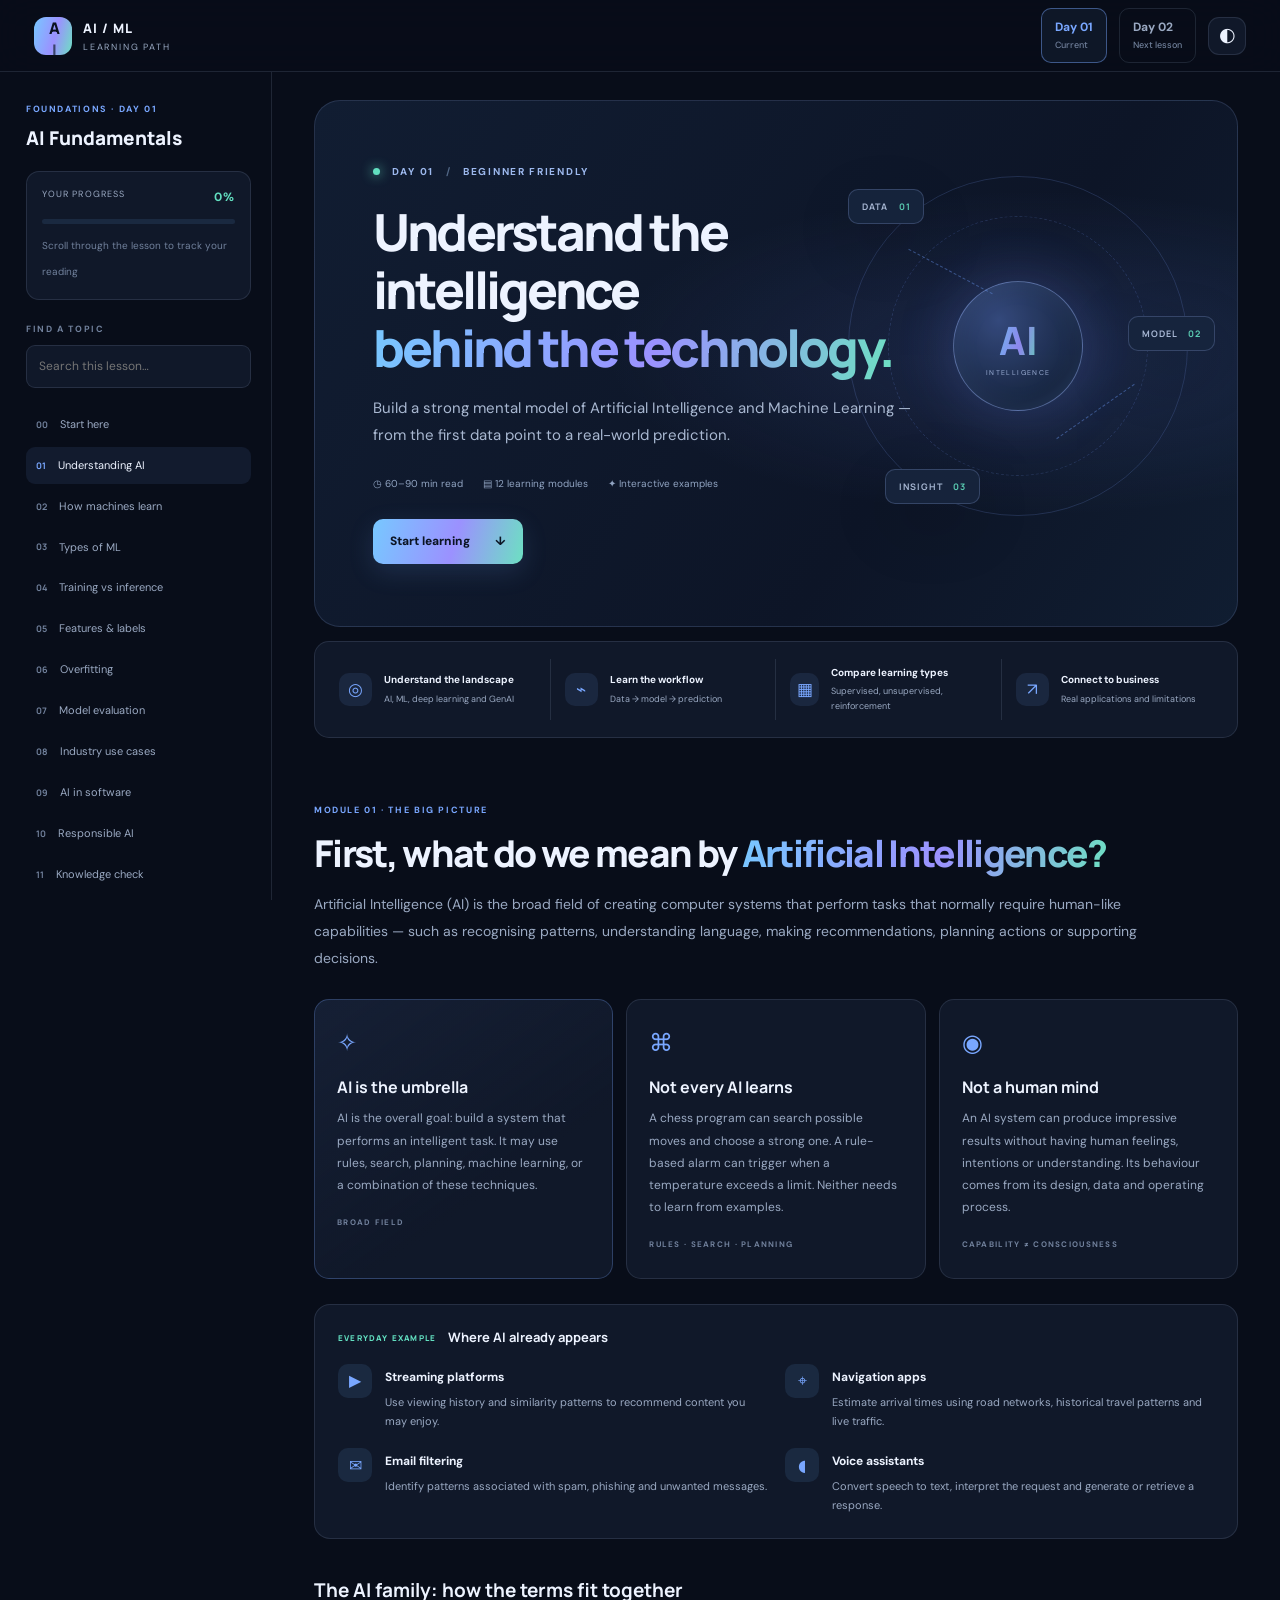
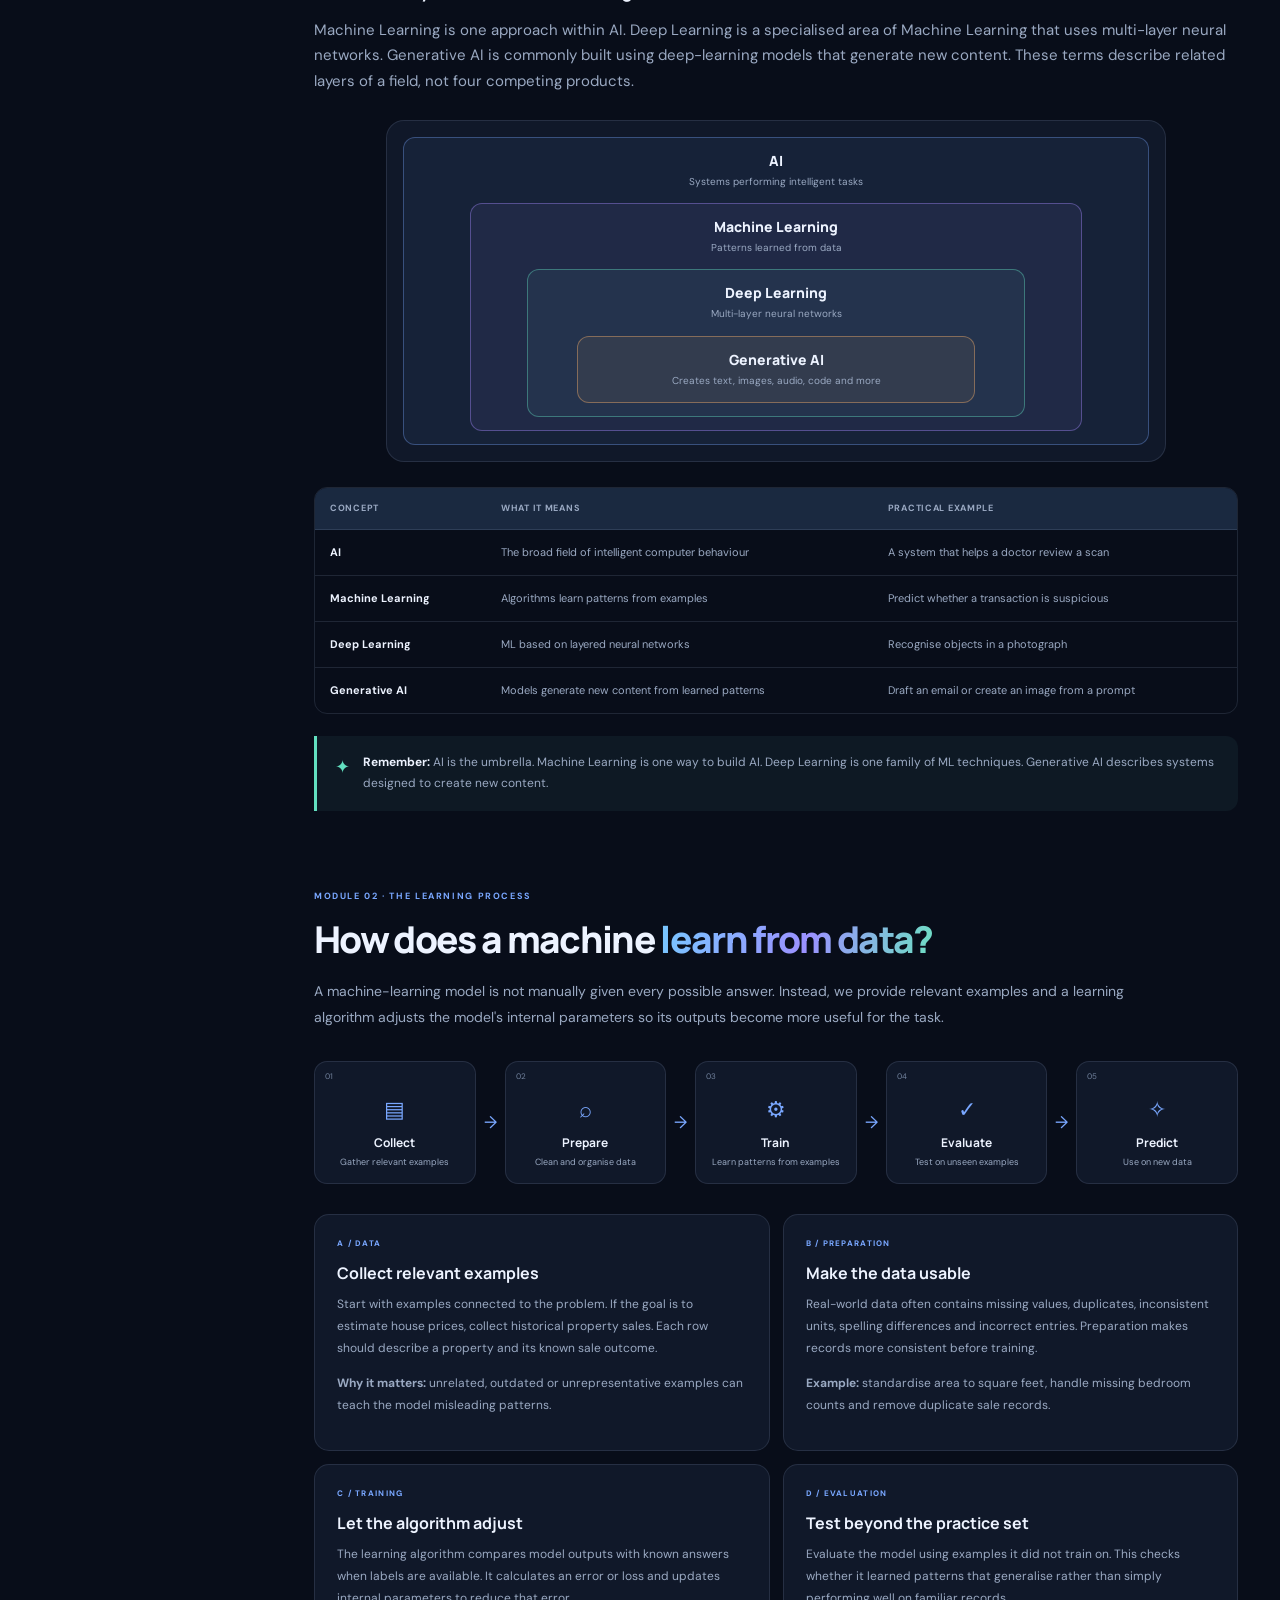
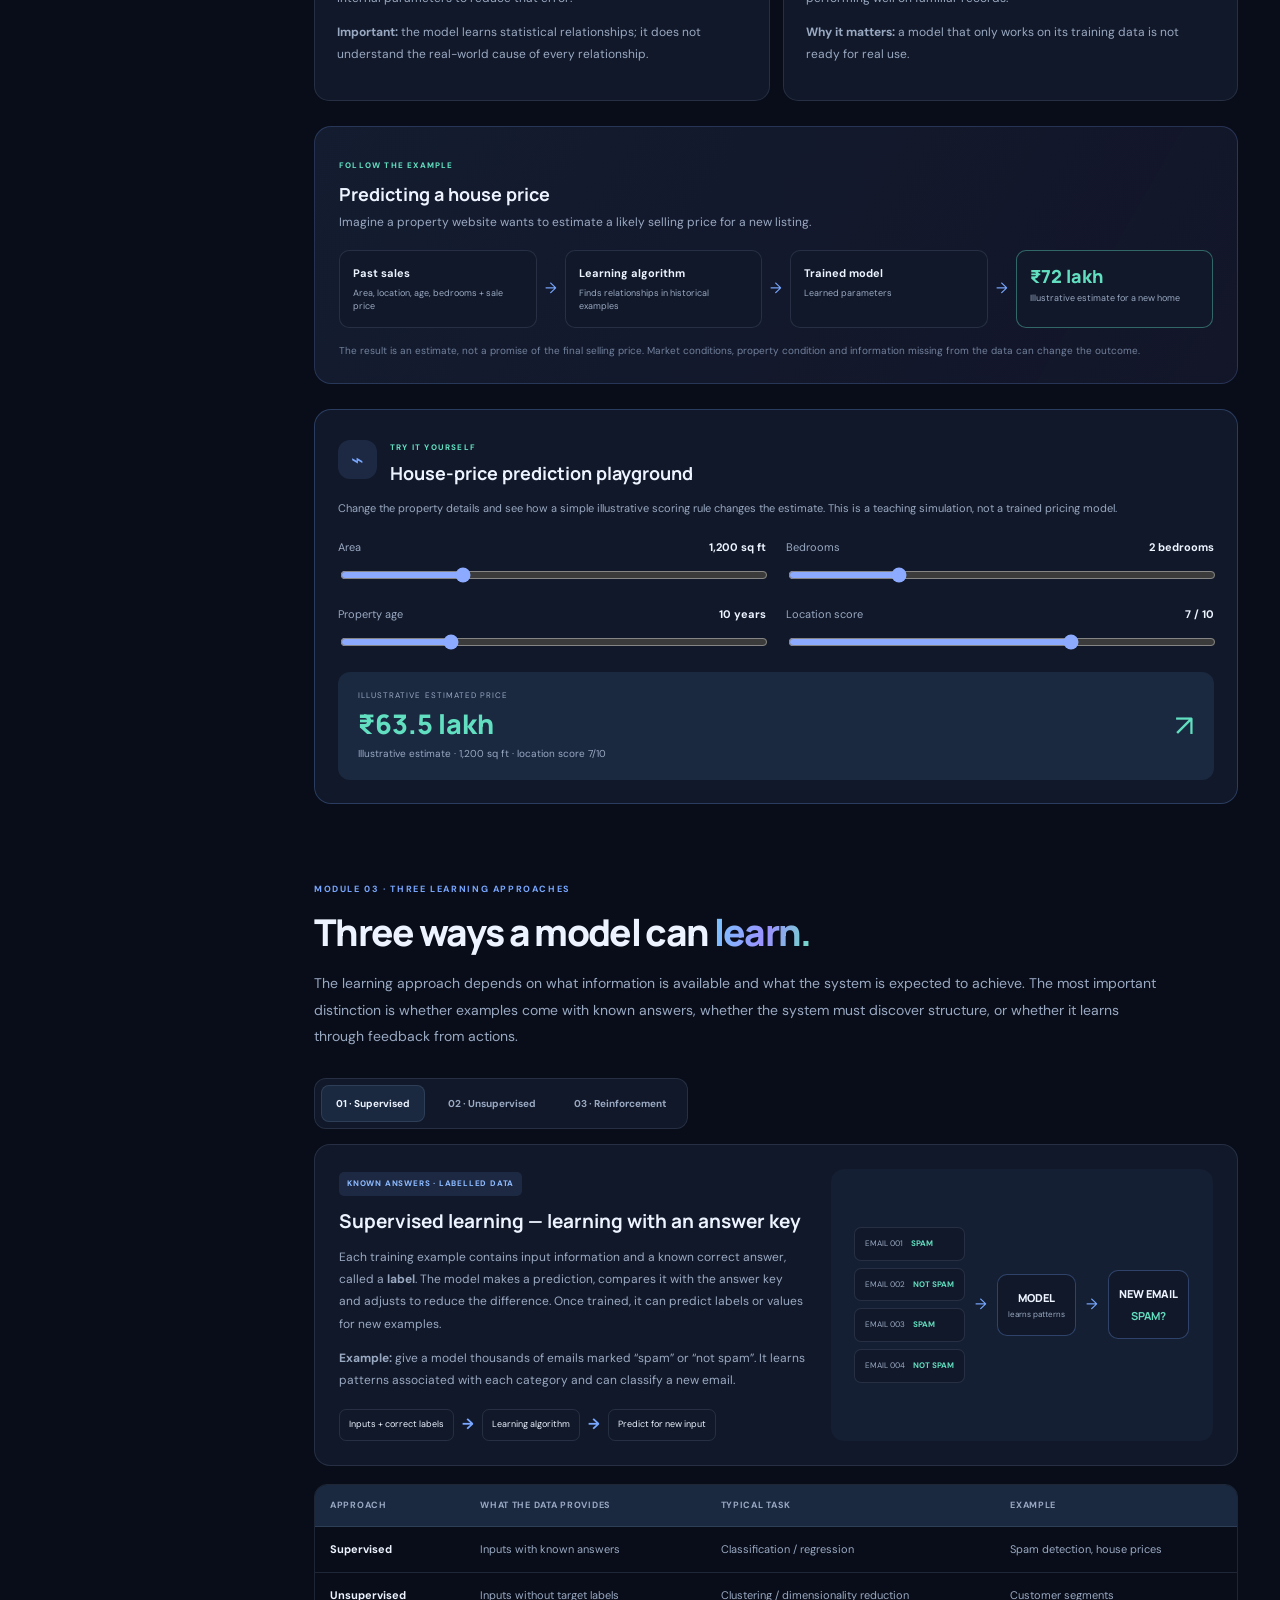
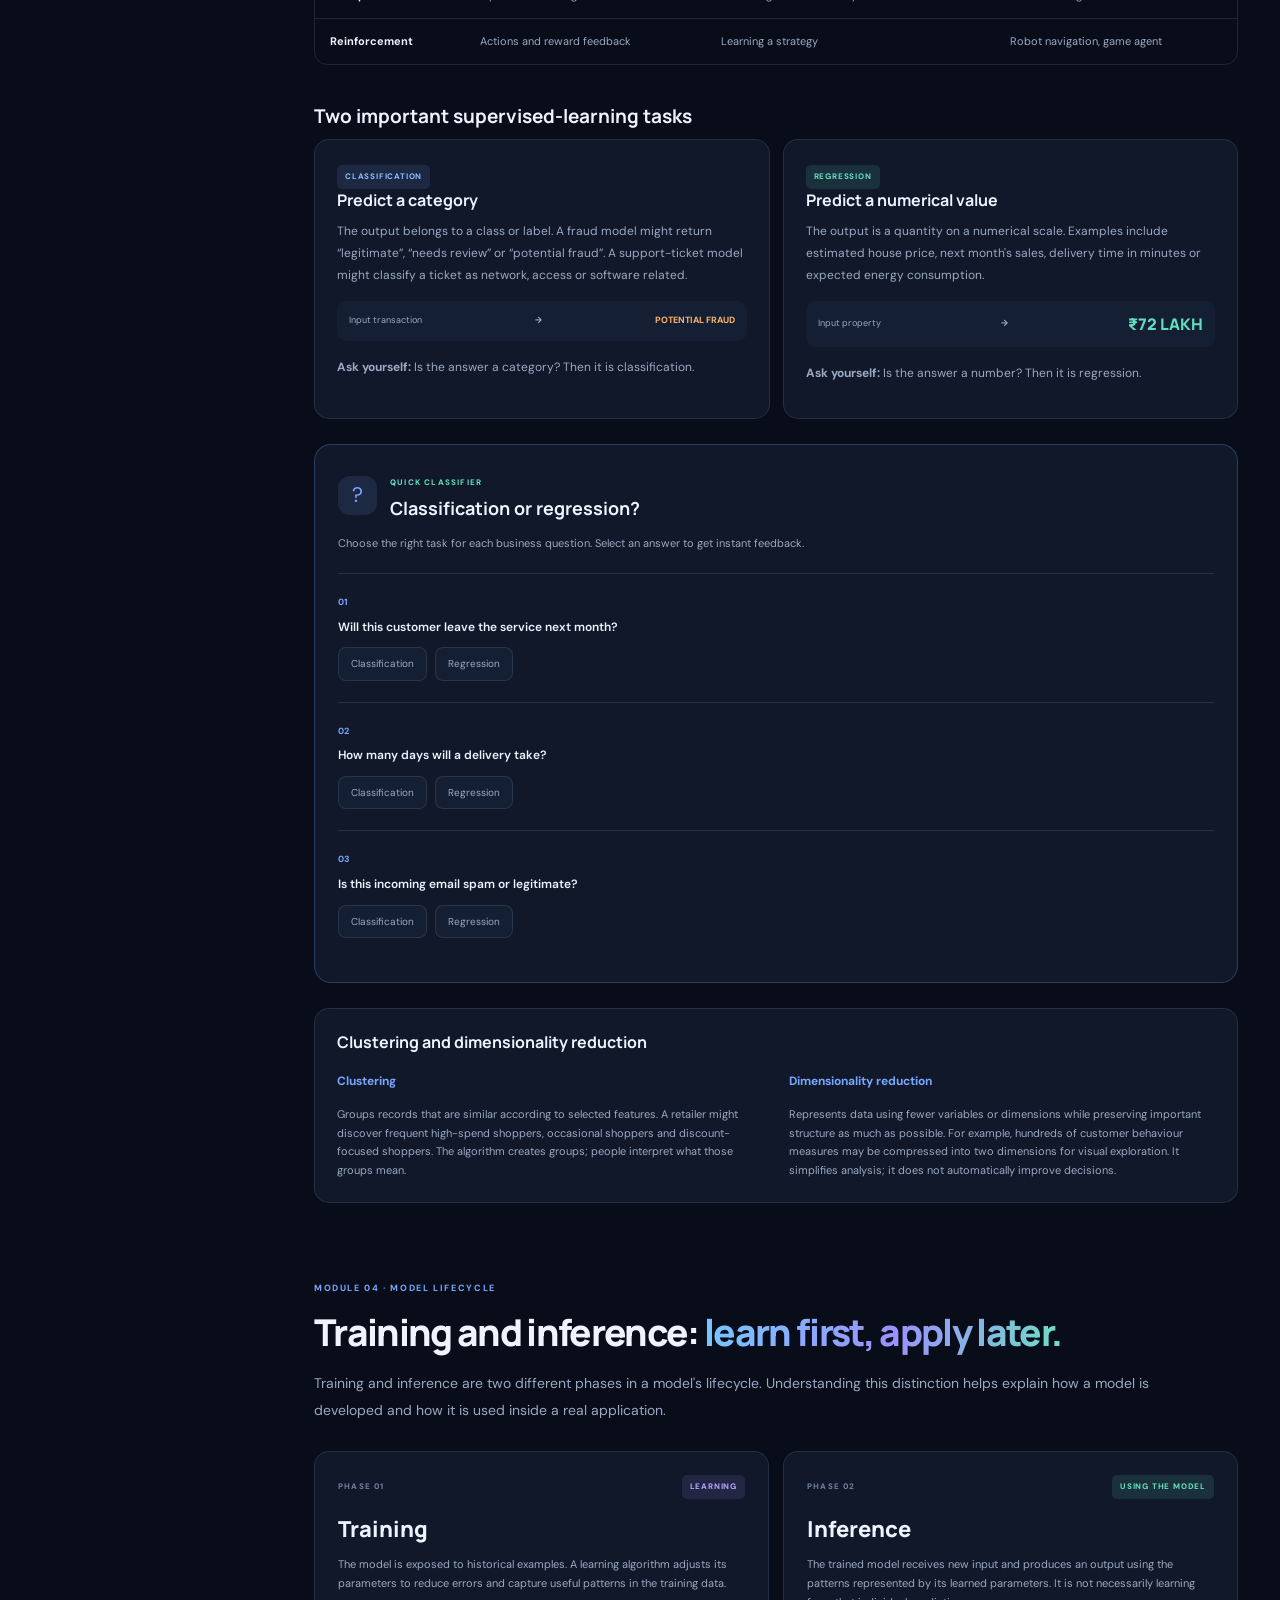
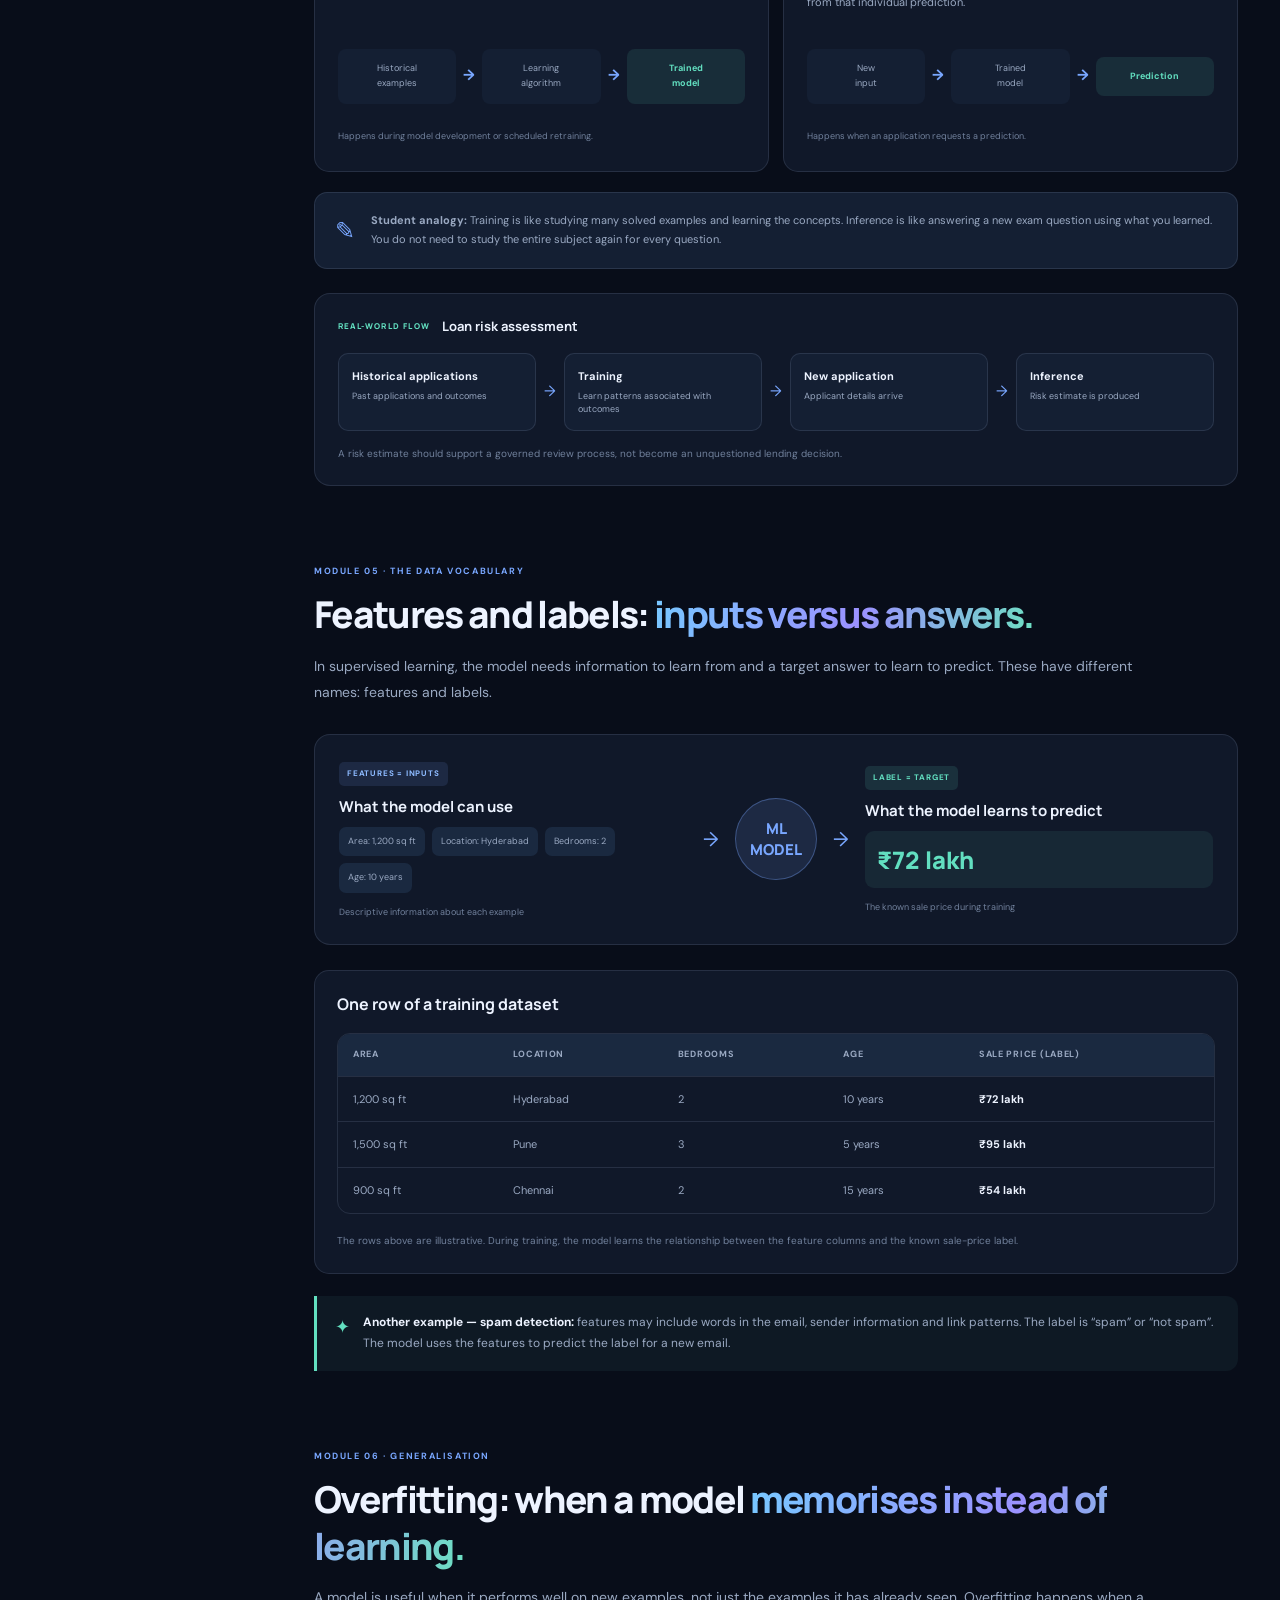
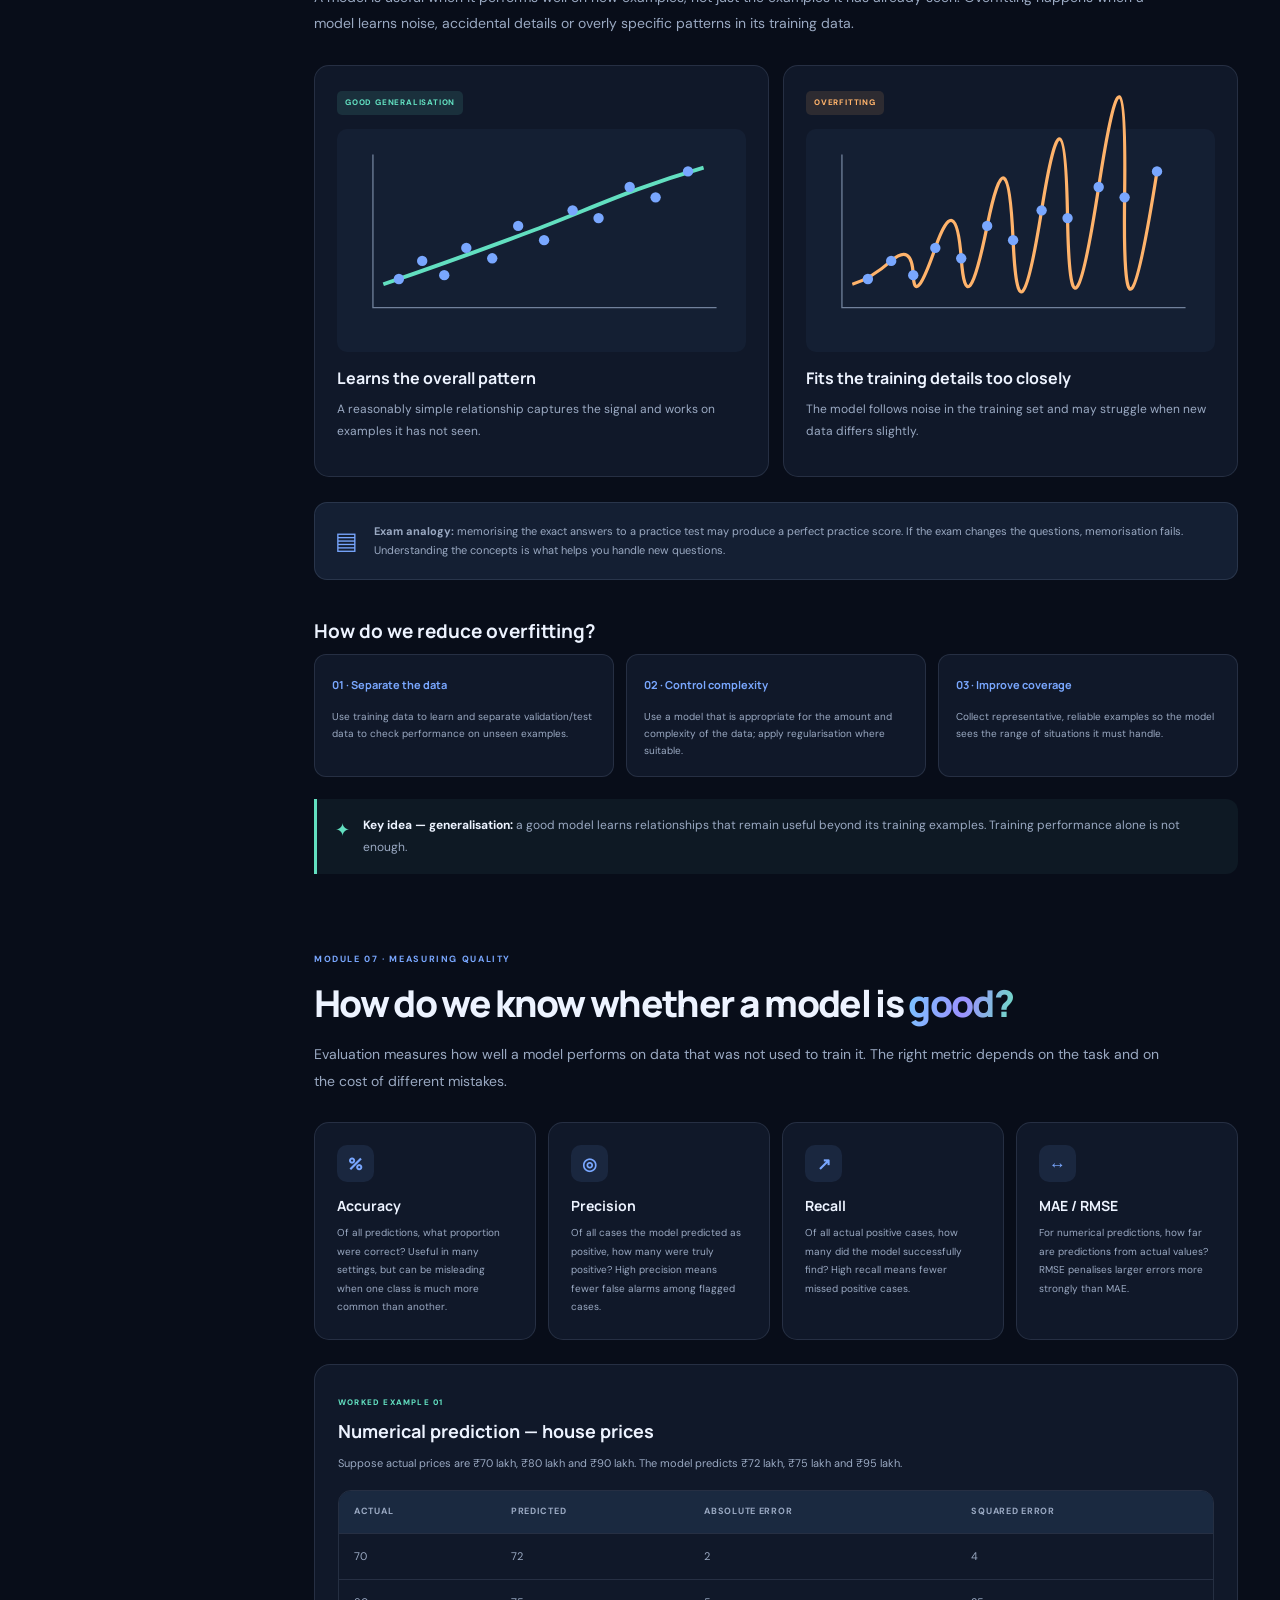
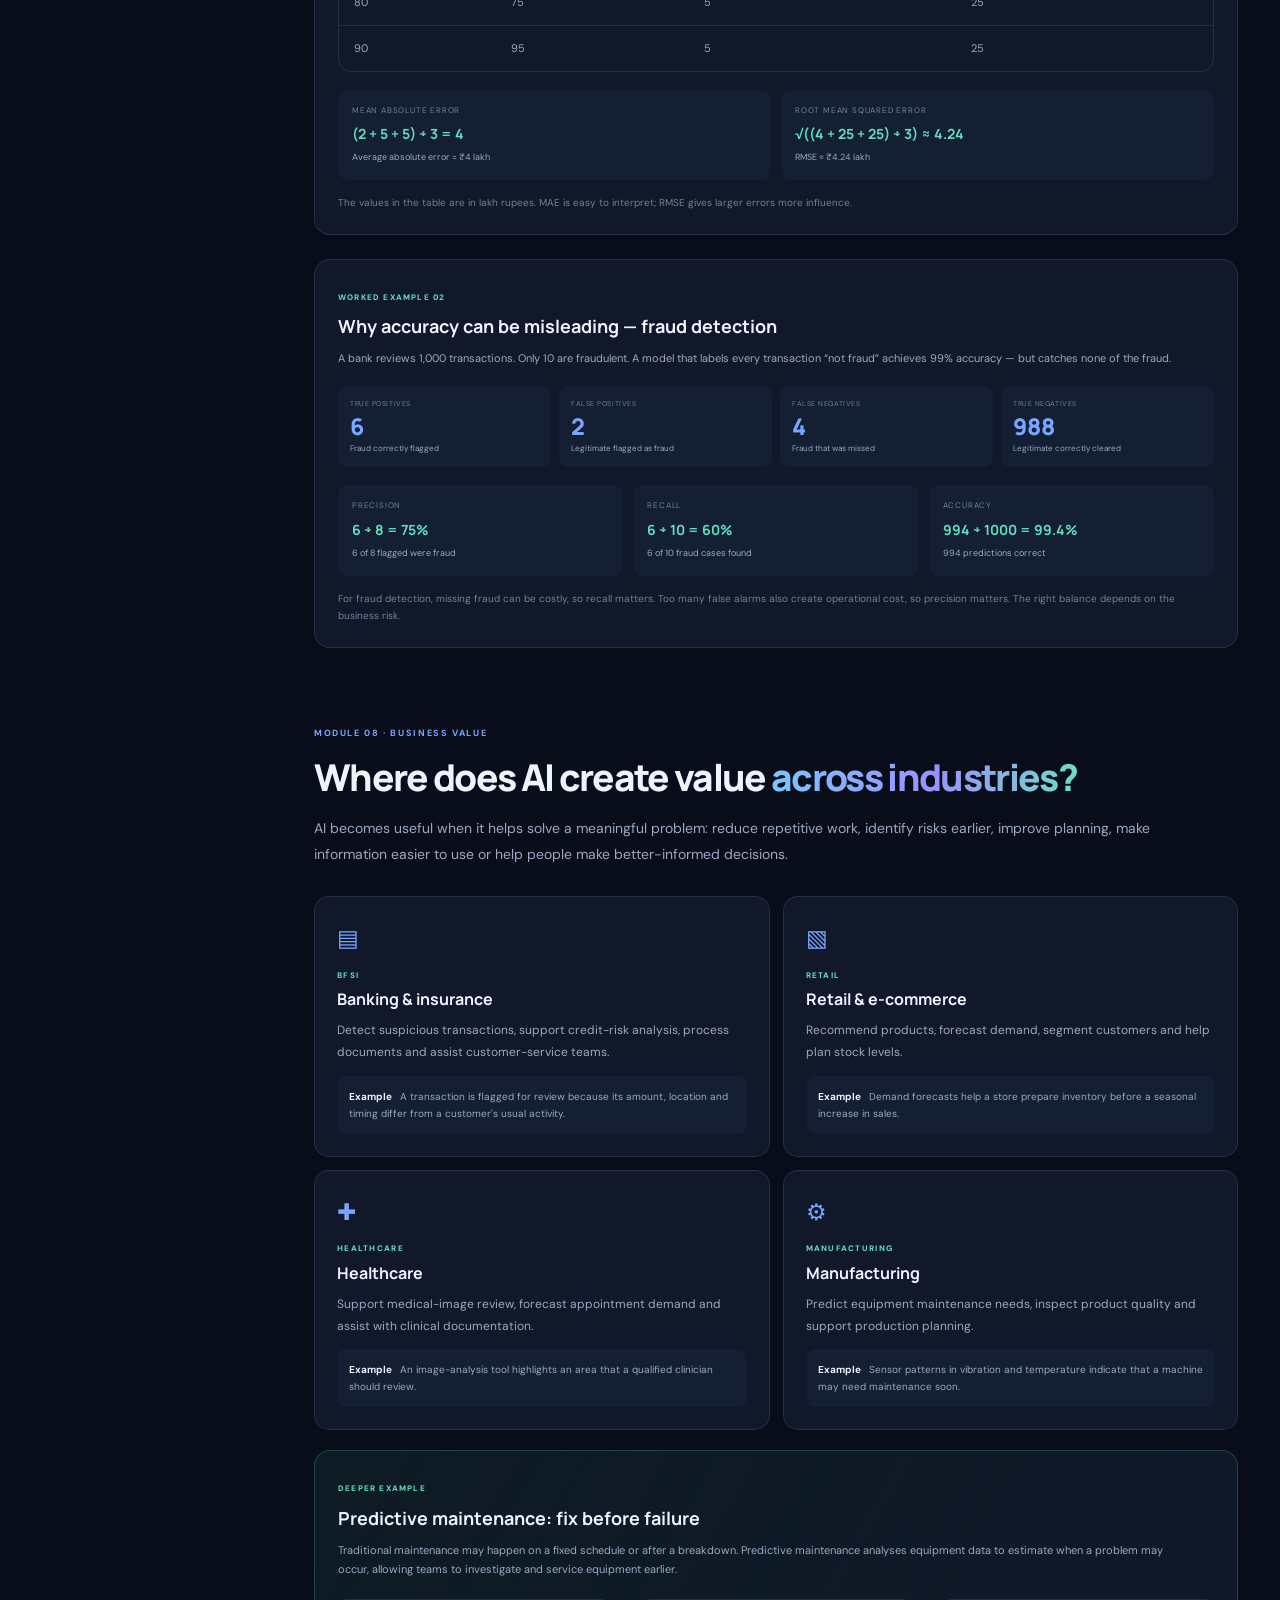
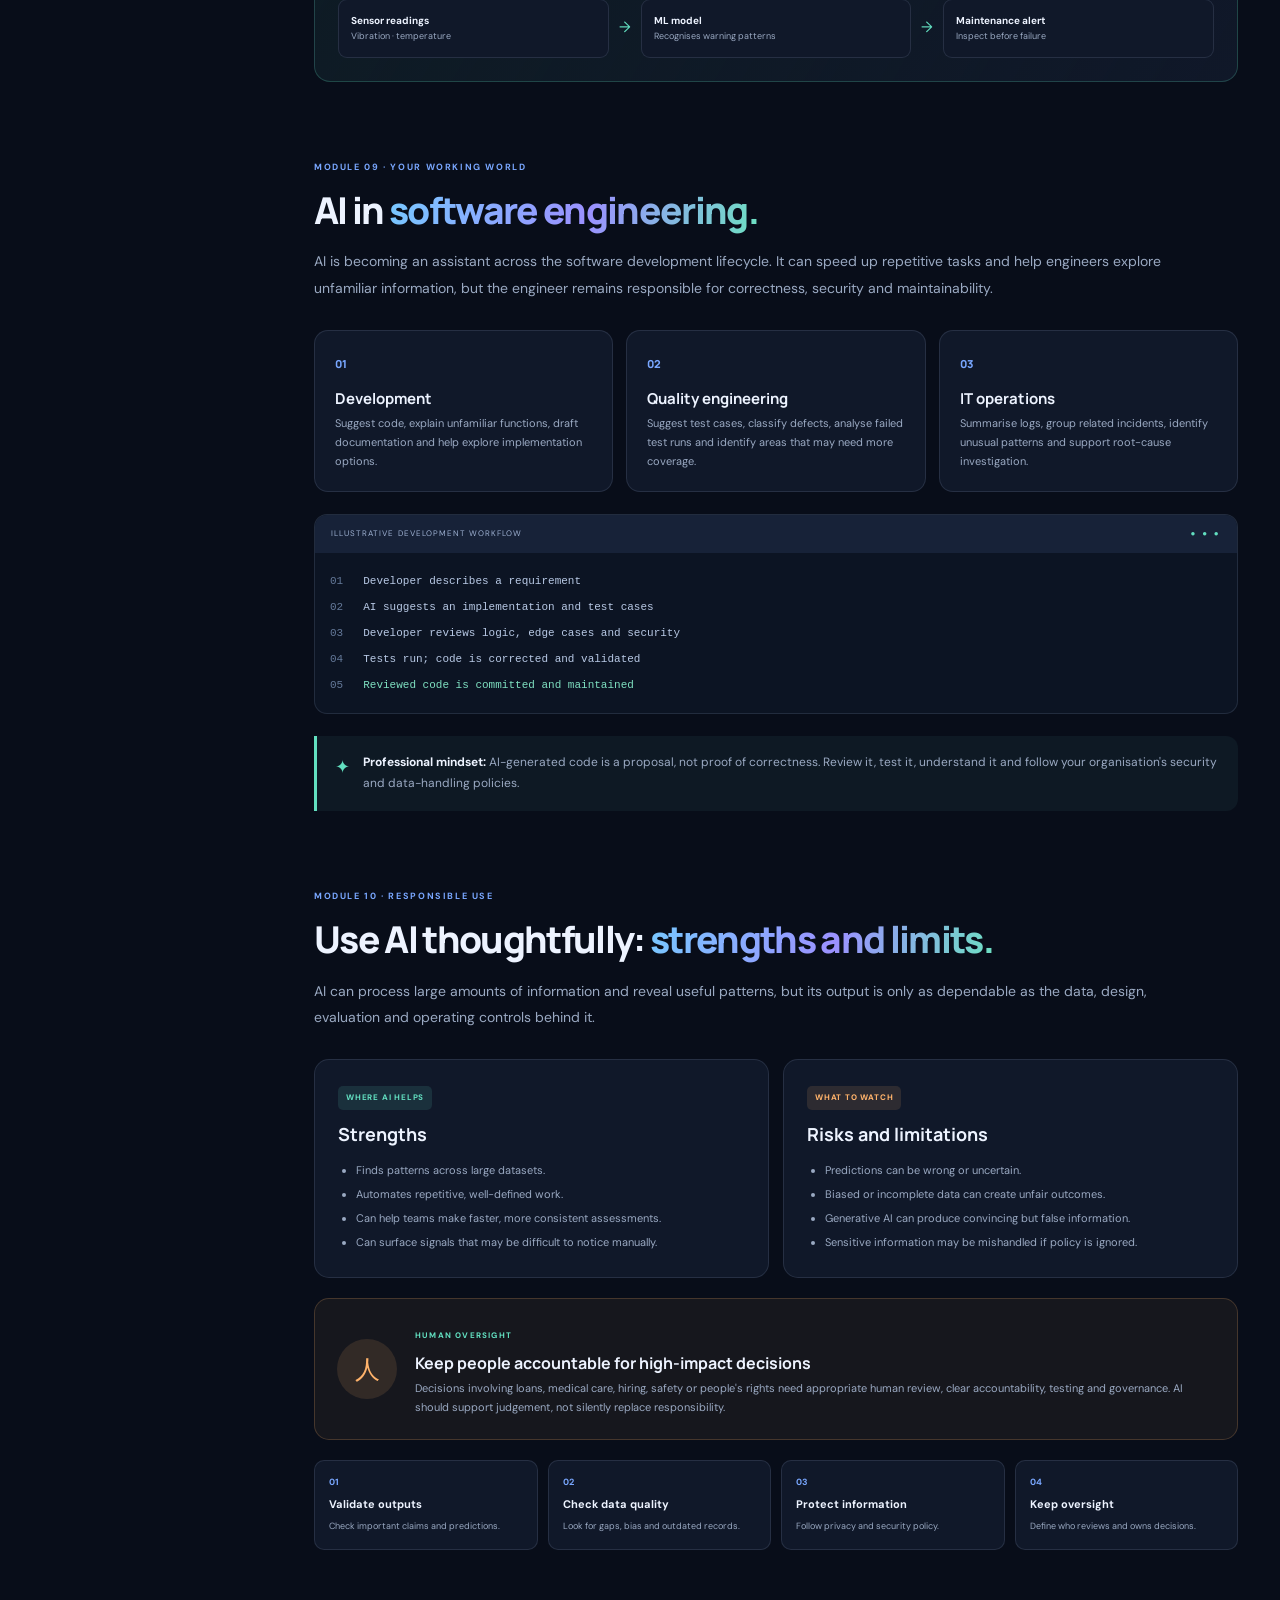
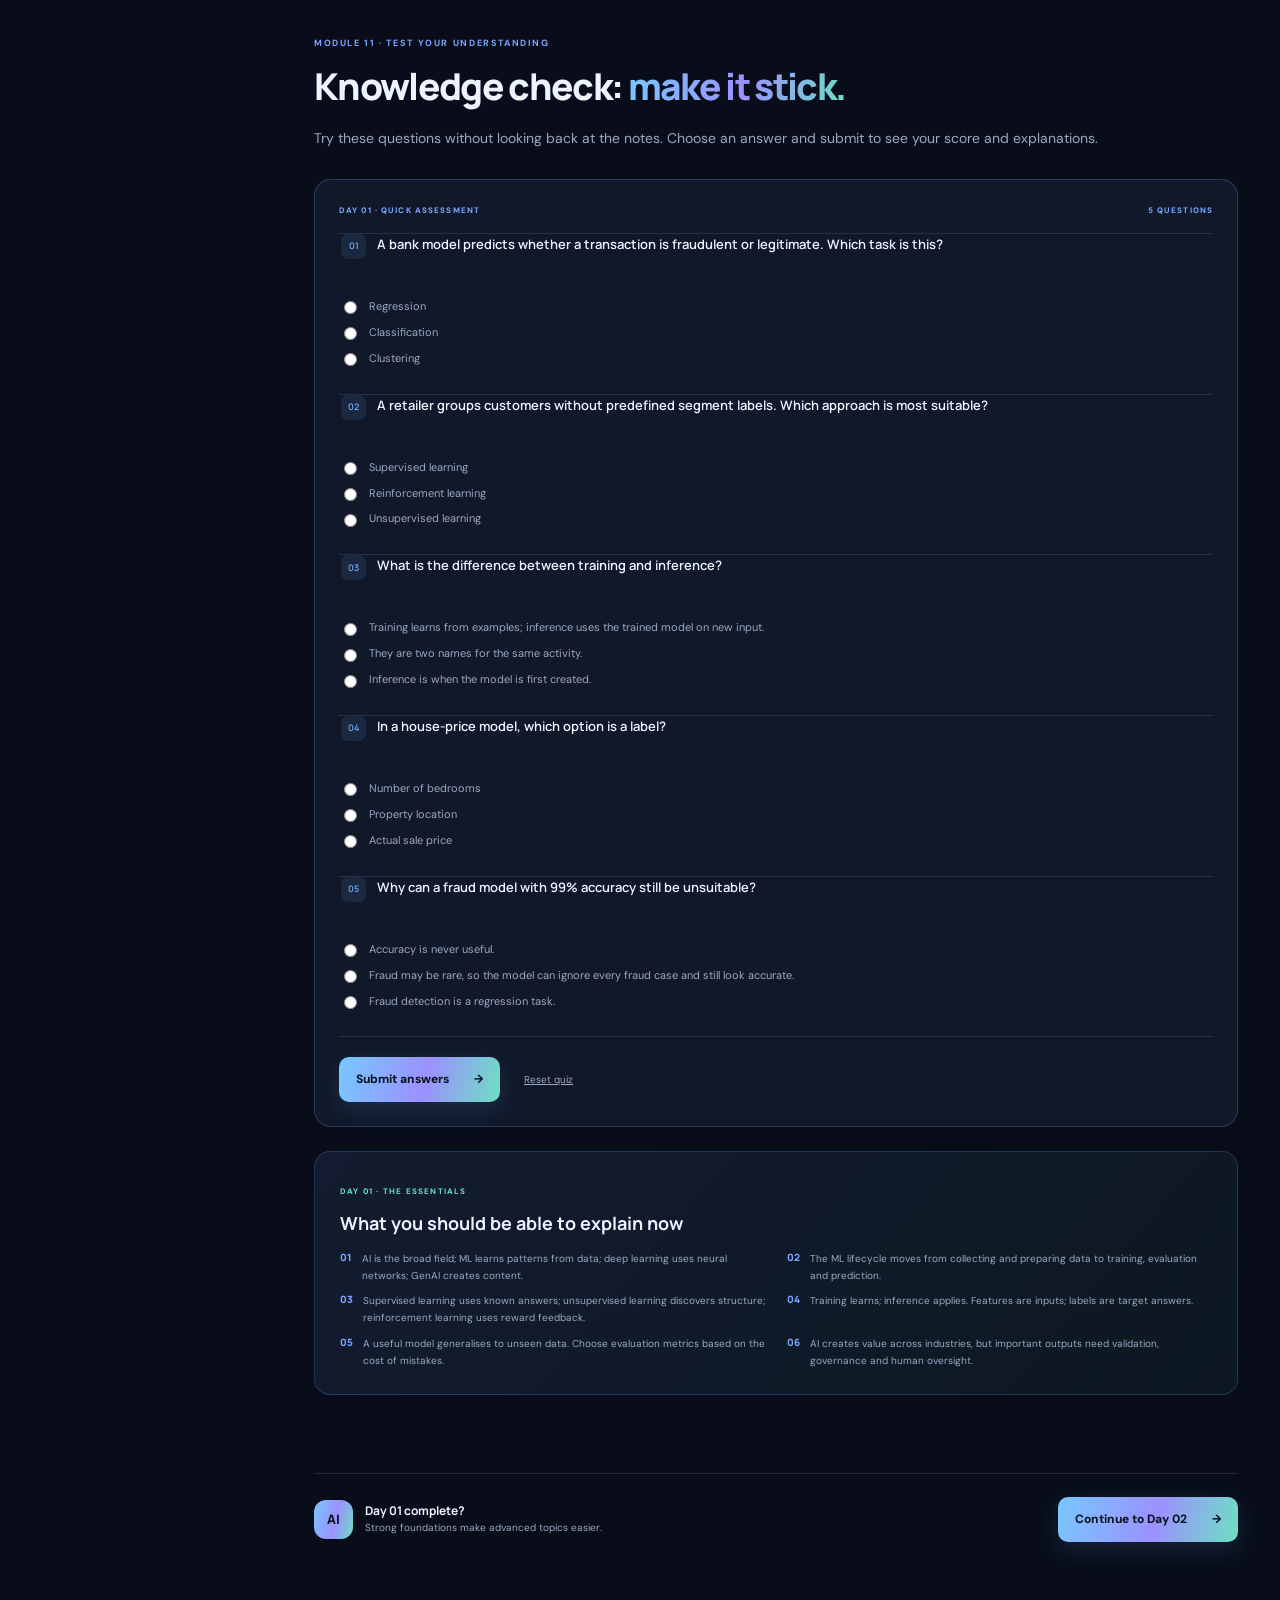
==== templates/index1.html @ bc5f1f3c "day1" ====
<!DOCTYPE html>
<html lang="en">
<head>
  <meta charset="UTF-8">
  <meta name="viewport" content="width=device-width, initial-scale=1.0">
  <meta name="description" content="Day 1 interactive learning notes: AI fundamentals, machine learning and industry use cases.">
  <title>AI / ML Academy — Day 1: AI Fundamentals</title>
  <link rel="stylesheet" href="../css/index1.css">
  <script src="../js/index1.js" defer></script>
</head>
<body>
  <a class="skip-link" href="#main-content">Skip to lesson</a>
  <header class="topbar">
    <a class="brand" href="index1.html" aria-label="AI ML Academy home">
      <span class="brand-mark">A<span>I</span></span>
      <span class="brand-copy"><strong>AI / ML</strong><small>LEARNING PATH</small></span>
    </a>
    <nav class="top-actions" aria-label="Course navigation">
      <a class="day-link is-current" href="index1.html">Day 01 <span>Current</span></a>
      <a class="day-link day-two-link" href="index2.html" aria-label="Go to Day 2">Day 02 <span>Next lesson</span></a>
      <button class="icon-button" id="themeToggle" type="button" aria-label="Toggle light and dark theme" title="Toggle theme">◐</button>
    </nav>
  </header>

  <div class="page-shell">
    <aside class="sidebar" aria-label="Lesson navigation">
      <div class="course-label">FOUNDATIONS · DAY 01</div>
      <div class="sidebar-heading">AI Fundamentals</div>
      <div class="progress-card">
        <div class="progress-line"><span>YOUR PROGRESS</span><strong id="progressText">0%</strong></div>
        <div class="progress-track"><span id="progressBar"></span></div>
        <small id="progressDetail">0 of 12 learning modules completed</small>
      </div>
      <label class="search-label" for="lessonSearch">FIND A TOPIC</label>
      <input id="lessonSearch" class="search-input" type="search" placeholder="Search this lesson…" autocomplete="off">
      <nav id="lessonNav" class="lesson-nav">
        <a href="#start" class="nav-link active"><span>00</span> Start here</a>
        <a href="#ai-basics" class="nav-link"><span>01</span> Understanding AI</a>
        <a href="#ml-workflow" class="nav-link"><span>02</span> How machines learn</a>
        <a href="#learning-types" class="nav-link"><span>03</span> Types of ML</a>
        <a href="#training-inference" class="nav-link"><span>04</span> Training vs inference</a>
        <a href="#features-labels" class="nav-link"><span>05</span> Features & labels</a>
        <a href="#overfitting" class="nav-link"><span>06</span> Overfitting</a>
        <a href="#evaluation" class="nav-link"><span>07</span> Model evaluation</a>
        <a href="#industries" class="nav-link"><span>08</span> Industry use cases</a>
        <a href="#software" class="nav-link"><span>09</span> AI in software</a>
        <a href="#responsible-ai" class="nav-link"><span>10</span> Responsible AI</a>
        <a href="#knowledge-check" class="nav-link"><span>11</span> Knowledge check</a>
      </nav>
      <div class="sidebar-foot">LEARN · EXPLORE · PRACTISE</div>
    </aside>

    <main id="main-content" class="main-content">
      <section class="hero" id="start">
        <div class="hero-orb orb-one"></div><div class="hero-orb orb-two"></div>
        <div class="hero-content">
          <div class="eyebrow"><span class="live-dot"></span> DAY 01 <span class="eyebrow-divider">/</span> BEGINNER FRIENDLY</div>
          <h1>Understand the intelligence<br><em>behind the technology.</em></h1>
          <p class="hero-lead">Build a strong mental model of Artificial Intelligence and Machine Learning — from the first data point to a real-world prediction.</p>
          <div class="hero-meta"><span>◷ 60–90 min read</span><span>▤ 12 learning modules</span><span>✦ Interactive examples</span></div>
          <a class="primary-button" href="#ai-basics">Start learning <span>↓</span></a>
        </div>
        <div class="hero-art" aria-hidden="true">
          <div class="orbit orbit-a"></div><div class="orbit orbit-b"></div>
          <div class="core-node"><span>AI</span><small>INTELLIGENCE</small></div>
          <div class="float-node node-data">DATA <b>01</b></div>
          <div class="float-node node-model">MODEL <b>02</b></div>
          <div class="float-node node-insight">INSIGHT <b>03</b></div>
          <div class="art-line line-a"></div><div class="art-line line-b"></div>
        </div>
      </section>

      <section class="learning-strip">
        <div><span class="strip-icon">◎</span><div><strong>Understand the landscape</strong><small>AI, ML, deep learning and GenAI</small></div></div>
        <div><span class="strip-icon">⌁</span><div><strong>Learn the workflow</strong><small>Data → model → prediction</small></div></div>
        <div><span class="strip-icon">▦</span><div><strong>Compare learning types</strong><small>Supervised, unsupervised, reinforcement</small></div></div>
        <div><span class="strip-icon">↗</span><div><strong>Connect to business</strong><small>Real applications and limitations</small></div></div>
      </section>

      <section class="content-section" id="ai-basics">
        <div class="section-kicker">MODULE 01 · THE BIG PICTURE</div>
        <h2>First, what do we mean by <span class="gradient-text">Artificial Intelligence?</span></h2>
        <p class="section-intro">Artificial Intelligence (AI) is the broad field of creating computer systems that perform tasks that normally require human-like capabilities — such as recognising patterns, understanding language, making recommendations, planning actions or supporting decisions.</p>
        <div class="definition-grid">
          <article class="definition-card featured-card"><div class="card-symbol">✧</div><h3>AI is the umbrella</h3><p>AI is the overall goal: build a system that performs an intelligent task. It may use rules, search, planning, machine learning, or a combination of these techniques.</p><span class="card-note">BROAD FIELD</span></article>
          <article class="definition-card"><div class="card-symbol">⌘</div><h3>Not every AI learns</h3><p>A chess program can search possible moves and choose a strong one. A rule-based alarm can trigger when a temperature exceeds a limit. Neither needs to learn from examples.</p><span class="card-note">RULES · SEARCH · PLANNING</span></article>
          <article class="definition-card"><div class="card-symbol">◉</div><h3>Not a human mind</h3><p>An AI system can produce impressive results without having human feelings, intentions or understanding. Its behaviour comes from its design, data and operating process.</p><span class="card-note">CAPABILITY ≠ CONSCIOUSNESS</span></article>
        </div>
        <div class="example-panel">
          <div class="example-heading"><span class="example-tag">EVERYDAY EXAMPLE</span><span>Where AI already appears</span></div>
          <div class="everyday-grid">
            <div class="everyday-item"><span class="emoji">▶</span><div><strong>Streaming platforms</strong><p>Use viewing history and similarity patterns to recommend content you may enjoy.</p></div></div>
            <div class="everyday-item"><span class="emoji">⌖</span><div><strong>Navigation apps</strong><p>Estimate arrival times using road networks, historical travel patterns and live traffic.</p></div></div>
            <div class="everyday-item"><span class="emoji">✉</span><div><strong>Email filtering</strong><p>Identify patterns associated with spam, phishing and unwanted messages.</p></div></div>
            <div class="everyday-item"><span class="emoji">◖</span><div><strong>Voice assistants</strong><p>Convert speech to text, interpret the request and generate or retrieve a response.</p></div></div>
          </div>
        </div>
        <h3 class="subheading">The AI family: how the terms fit together</h3>
        <p>Machine Learning is one approach within AI. Deep Learning is a specialised area of Machine Learning that uses multi-layer neural networks. Generative AI is commonly built using deep-learning models that generate new content. These terms describe related layers of a field, not four competing products.</p>
        <div class="family-tree" role="img" aria-label="Nested relationship: AI contains machine learning, which contains deep learning, which contains generative AI">
          <div class="tree-level tree-ai"><span class="tree-label">AI</span><small>Systems performing intelligent tasks</small>
            <div class="tree-level tree-ml"><span class="tree-label">Machine Learning</span><small>Patterns learned from data</small>
              <div class="tree-level tree-dl"><span class="tree-label">Deep Learning</span><small>Multi-layer neural networks</small>
                <div class="tree-level tree-gen"><span class="tree-label">Generative AI</span><small>Creates text, images, audio, code and more</small></div>
              </div>
            </div>
          </div>
        </div>
        <div class="concept-table-wrap"><table class="concept-table"><thead><tr><th>Concept</th><th>What it means</th><th>Practical example</th></tr></thead><tbody>
          <tr><td><b>AI</b></td><td>The broad field of intelligent computer behaviour</td><td>A system that helps a doctor review a scan</td></tr>
          <tr><td><b>Machine Learning</b></td><td>Algorithms learn patterns from examples</td><td>Predict whether a transaction is suspicious</td></tr>
          <tr><td><b>Deep Learning</b></td><td>ML based on layered neural networks</td><td>Recognise objects in a photograph</td></tr>
          <tr><td><b>Generative AI</b></td><td>Models generate new content from learned patterns</td><td>Draft an email or create an image from a prompt</td></tr>
        </tbody></table></div>
        <div class="insight-callout"><span>✦</span><p><strong>Remember:</strong> AI is the umbrella. Machine Learning is one way to build AI. Deep Learning is one family of ML techniques. Generative AI describes systems designed to create new content.</p></div>
      </section>

      <section class="content-section" id="ml-workflow">
        <div class="section-kicker">MODULE 02 · THE LEARNING PROCESS</div>
        <h2>How does a machine <span class="gradient-text">learn from data?</span></h2>
        <p class="section-intro">A machine-learning model is not manually given every possible answer. Instead, we provide relevant examples and a learning algorithm adjusts the model's internal parameters so its outputs become more useful for the task.</p>
        <div class="workflow" aria-label="Machine learning workflow">
          <div class="workflow-step"><span class="step-number">01</span><span class="step-icon">▤</span><b>Collect</b><small>Gather relevant examples</small></div><span class="flow-arrow">→</span>
          <div class="workflow-step"><span class="step-number">02</span><span class="step-icon">⌕</span><b>Prepare</b><small>Clean and organise data</small></div><span class="flow-arrow">→</span>
          <div class="workflow-step"><span class="step-number">03</span><span class="step-icon">⚙</span><b>Train</b><small>Learn patterns from examples</small></div><span class="flow-arrow">→</span>
          <div class="workflow-step"><span class="step-number">04</span><span class="step-icon">✓</span><b>Evaluate</b><small>Test on unseen examples</small></div><span class="flow-arrow">→</span>
          <div class="workflow-step"><span class="step-number">05</span><span class="step-icon">✧</span><b>Predict</b><small>Use on new data</small></div>
        </div>
        <div class="deep-dive-grid">
          <article class="detail-card"><span class="detail-index">A / DATA</span><h3>Collect relevant examples</h3><p>Start with examples connected to the problem. If the goal is to estimate house prices, collect historical property sales. Each row should describe a property and its known sale outcome.</p><p><b>Why it matters:</b> unrelated, outdated or unrepresentative examples can teach the model misleading patterns.</p></article>
          <article class="detail-card"><span class="detail-index">B / PREPARATION</span><h3>Make the data usable</h3><p>Real-world data often contains missing values, duplicates, inconsistent units, spelling differences and incorrect entries. Preparation makes records more consistent before training.</p><p><b>Example:</b> standardise area to square feet, handle missing bedroom counts and remove duplicate sale records.</p></article>
          <article class="detail-card"><span class="detail-index">C / TRAINING</span><h3>Let the algorithm adjust</h3><p>The learning algorithm compares model outputs with known answers when labels are available. It calculates an error or loss and updates internal parameters to reduce that error.</p><p><b>Important:</b> the model learns statistical relationships; it does not understand the real-world cause of every relationship.</p></article>
          <article class="detail-card"><span class="detail-index">D / EVALUATION</span><h3>Test beyond the practice set</h3><p>Evaluate the model using examples it did not train on. This checks whether it learned patterns that generalise rather than simply performing well on familiar records.</p><p><b>Why it matters:</b> a model that only works on its training data is not ready for real use.</p></article>
        </div>
        <div class="scenario-box">
          <div><span class="example-tag">FOLLOW THE EXAMPLE</span><h3>Predicting a house price</h3><p>Imagine a property website wants to estimate a likely selling price for a new listing.</p></div>
          <div class="scenario-flow"><div><b>Past sales</b><small>Area, location, age, bedrooms + sale price</small></div><span>→</span><div><b>Learning algorithm</b><small>Finds relationships in historical examples</small></div><span>→</span><div><b>Trained model</b><small>Learned parameters</small></div><span>→</span><div class="scenario-output"><b>₹72 lakh</b><small>Illustrative estimate for a new home</small></div></div>
          <p class="scenario-footnote">The result is an estimate, not a promise of the final selling price. Market conditions, property condition and information missing from the data can change the outcome.</p>
        </div>
        <div class="interactive-lab">
          <div class="lab-heading"><span class="lab-icon">⌁</span><div><span class="example-tag">TRY IT YOURSELF</span><h3>House-price prediction playground</h3></div></div>
          <p>Change the property details and see how a simple illustrative scoring rule changes the estimate. This is a teaching simulation, not a trained pricing model.</p>
          <div class="playground-grid">
            <label>Area <output id="areaValue">1,200 sq ft</output><input id="areaInput" type="range" min="500" max="3000" step="100" value="1200"></label>
            <label>Bedrooms <output id="bedValue">2 bedrooms</output><input id="bedInput" type="range" min="1" max="5" value="2"></label>
            <label>Property age <output id="ageValue">10 years</output><input id="ageInput" type="range" min="0" max="40" step="1" value="10"></label>
            <label>Location score <output id="locationValue">7 / 10</output><input id="locationInput" type="range" min="1" max="10" value="7"></label>
          </div>
          <div class="prediction-result"><div><small>ILLUSTRATIVE ESTIMATED PRICE</small><strong id="priceEstimate">₹64.0 lakh</strong><span id="priceExplanation">Based on the selected property characteristics</span></div><div class="result-spark">↗</div></div>
        </div>
      </section>

      <section class="content-section" id="learning-types">
        <div class="section-kicker">MODULE 03 · THREE LEARNING APPROACHES</div>
        <h2>Three ways a model can <span class="gradient-text">learn.</span></h2>
        <p class="section-intro">The learning approach depends on what information is available and what the system is expected to achieve. The most important distinction is whether examples come with known answers, whether the system must discover structure, or whether it learns through feedback from actions.</p>
        <div class="tabs" role="tablist" aria-label="Machine learning approaches">
          <button class="tab-button active" role="tab" aria-selected="true" data-tab="supervised">01 · Supervised</button>
          <button class="tab-button" role="tab" aria-selected="false" data-tab="unsupervised">02 · Unsupervised</button>
          <button class="tab-button" role="tab" aria-selected="false" data-tab="reinforcement">03 · Reinforcement</button>
        </div>
        <div class="tab-panel active" id="tab-supervised" role="tabpanel">
          <div class="tab-copy"><span class="pill pill-blue">KNOWN ANSWERS · LABELLED DATA</span><h3>Supervised learning — learning with an answer key</h3><p>Each training example contains input information and a known correct answer, called a <b>label</b>. The model makes a prediction, compares it with the answer key and adjusts to reduce the difference. Once trained, it can predict labels or values for new examples.</p><p><b>Example:</b> give a model thousands of emails marked “spam” or “not spam”. It learns patterns associated with each category and can classify a new email.</p><div class="mini-flow"><span>Inputs + correct labels</span><b>→</b><span>Learning algorithm</span><b>→</b><span>Predict for new input</span></div></div>
          <div class="tab-visual supervised-visual"><div class="data-stack"><span>EMAIL 001 <b>SPAM</b></span><span>EMAIL 002 <b>NOT SPAM</b></span><span>EMAIL 003 <b>SPAM</b></span><span>EMAIL 004 <b>NOT SPAM</b></span></div><div class="visual-arrow">→</div><div class="model-chip">MODEL<br><small>learns patterns</small></div><div class="visual-arrow">→</div><div class="result-chip">NEW EMAIL<br><b>SPAM?</b></div></div>
        </div>
        <div class="tab-panel" id="tab-unsupervised" role="tabpanel" hidden>
          <div class="tab-copy"><span class="pill pill-purple">NO KNOWN ANSWERS · UNLABELLED DATA</span><h3>Unsupervised learning — discovering hidden structure</h3><p>The examples do not come with a correct target answer. The algorithm explores similarities, differences or structure in the data. It may discover clusters of similar customers or represent complex data with fewer dimensions.</p><p><b>Example:</b> a retailer groups shoppers using purchase frequency, average spend and product preferences. A human analyst then interprets and names the groups.</p><div class="mini-flow"><span>Unlabelled data</span><b>→</b><span>Find similarities</span><b>→</b><span>Groups / structure</span></div></div>
          <div class="tab-visual cluster-visual"><div class="cluster"><i></i><i></i><i></i><i></i><i></i><i></i><b>GROUP A</b></div><div class="cluster cluster-two"><i></i><i></i><i></i><i></i><i></i><b>GROUP B</b></div><div class="cluster cluster-three"><i></i><i></i><i></i><i></i><b>GROUP C</b></div><div class="cluster-caption">Similar records are placed closer together</div></div>
        </div>
        <div class="tab-panel" id="tab-reinforcement" role="tabpanel" hidden>
          <div class="tab-copy"><span class="pill pill-orange">ACTIONS · FEEDBACK · REWARDS</span><h3>Reinforcement learning — learning through consequences</h3><p>An <b>agent</b> interacts with an <b>environment</b>, takes an <b>action</b> and receives a <b>reward</b> or penalty. Over many interactions, it learns a <b>policy</b> — a strategy for choosing actions that aims to achieve a goal and maximise long-term reward.</p><p><b>Example:</b> a delivery robot learns a route through a simulated building. Reaching the destination earns a reward; hitting an obstacle receives a penalty. Real deployments require strict safety boundaries.</p><div class="mini-flow"><span>Observe</span><b>→</b><span>Take action</span><b>→</b><span>Receive feedback</span><b>↺</b></div></div>
          <div class="tab-visual robot-visual"><div class="robot-grid"><span>⌂</span><span>·</span><span>·</span><span>▧</span><span>·</span><span>▣</span><span>·</span><span>·</span><span>⌖</span></div><div class="robot-caption"><b>AGENT: DELIVERY ROBOT</b><small>Goal: reach destination safely</small><span>+ reward for reaching goal</span><span>− penalty for collision</span></div></div>
        </div>
        <div class="concept-table-wrap"><table class="concept-table"><thead><tr><th>Approach</th><th>What the data provides</th><th>Typical task</th><th>Example</th></tr></thead><tbody>
          <tr><td><b>Supervised</b></td><td>Inputs with known answers</td><td>Classification / regression</td><td>Spam detection, house prices</td></tr>
          <tr><td><b>Unsupervised</b></td><td>Inputs without target labels</td><td>Clustering / dimensionality reduction</td><td>Customer segments</td></tr>
          <tr><td><b>Reinforcement</b></td><td>Actions and reward feedback</td><td>Learning a strategy</td><td>Robot navigation, game agent</td></tr>
        </tbody></table></div>
        <h3 class="subheading">Two important supervised-learning tasks</h3>
        <div class="two-column-cards">
          <article class="detail-card"><span class="pill pill-blue">CLASSIFICATION</span><h3>Predict a category</h3><p>The output belongs to a class or label. A fraud model might return “legitimate”, “needs review” or “potential fraud”. A support-ticket model might classify a ticket as network, access or software related.</p><div class="output-demo"><span>Input transaction</span><b>→</b><strong class="class-output">POTENTIAL FRAUD</strong></div><p><b>Ask yourself:</b> Is the answer a category? Then it is classification.</p></article>
          <article class="detail-card"><span class="pill pill-green">REGRESSION</span><h3>Predict a numerical value</h3><p>The output is a quantity on a numerical scale. Examples include estimated house price, next month's sales, delivery time in minutes or expected energy consumption.</p><div class="output-demo"><span>Input property</span><b>→</b><strong class="number-output">₹72 LAKH</strong></div><p><b>Ask yourself:</b> Is the answer a number? Then it is regression.</p></article>
        </div>
        <div class="interactive-lab quiz-lab">
          <div class="lab-heading"><span class="lab-icon">?</span><div><span class="example-tag">QUICK CLASSIFIER</span><h3>Classification or regression?</h3></div></div>
          <p>Choose the right task for each business question. Select an answer to get instant feedback.</p>
          <div class="question-card" data-answer="classification"><b>01</b><p>Will this customer leave the service next month?</p><div class="answer-options"><button data-choice="classification">Classification</button><button data-choice="regression">Regression</button></div><small class="feedback" aria-live="polite"></small></div>
          <div class="question-card" data-answer="regression"><b>02</b><p>How many days will a delivery take?</p><div class="answer-options"><button data-choice="classification">Classification</button><button data-choice="regression">Regression</button></div><small class="feedback" aria-live="polite"></small></div>
          <div class="question-card" data-answer="classification"><b>03</b><p>Is this incoming email spam or legitimate?</p><div class="answer-options"><button data-choice="classification">Classification</button><button data-choice="regression">Regression</button></div><small class="feedback" aria-live="polite"></small></div>
        </div>
        <div class="subtopic-card"><h3>Clustering and dimensionality reduction</h3><div class="subtopic-columns"><div><b>Clustering</b><p>Groups records that are similar according to selected features. A retailer might discover frequent high-spend shoppers, occasional shoppers and discount-focused shoppers. The algorithm creates groups; people interpret what those groups mean.</p></div><div><b>Dimensionality reduction</b><p>Represents data using fewer variables or dimensions while preserving important structure as much as possible. For example, hundreds of customer behaviour measures may be compressed into two dimensions for visual exploration. It simplifies analysis; it does not automatically improve decisions.</p></div></div></div>
      </section>

      <section class="content-section" id="training-inference">
        <div class="section-kicker">MODULE 04 · MODEL LIFECYCLE</div>
        <h2>Training and inference: <span class="gradient-text">learn first, apply later.</span></h2>
        <p class="section-intro">Training and inference are two different phases in a model's lifecycle. Understanding this distinction helps explain how a model is developed and how it is used inside a real application.</p>
        <div class="phase-comparison">
          <article class="phase-card"><div class="phase-top"><span class="phase-number">PHASE 01</span><span class="pill pill-purple">LEARNING</span></div><h3>Training</h3><p>The model is exposed to historical examples. A learning algorithm adjusts its parameters to reduce errors and capture useful patterns in the training data.</p><div class="phase-diagram"><div>Historical<br>examples</div><b>→</b><div>Learning<br>algorithm</div><b>→</b><div class="phase-result">Trained<br>model</div></div><small>Happens during model development or scheduled retraining.</small></article>
          <article class="phase-card"><div class="phase-top"><span class="phase-number">PHASE 02</span><span class="pill pill-green">USING THE MODEL</span></div><h3>Inference</h3><p>The trained model receives new input and produces an output using the patterns represented by its learned parameters. It is not necessarily learning from that individual prediction.</p><div class="phase-diagram"><div>New<br>input</div><b>→</b><div>Trained<br>model</div><b>→</b><div class="phase-result">Prediction</div></div><small>Happens when an application requests a prediction.</small></article>
        </div>
        <div class="analogy-band"><span class="analogy-icon">✎</span><p><b>Student analogy:</b> Training is like studying many solved examples and learning the concepts. Inference is like answering a new exam question using what you learned. You do not need to study the entire subject again for every question.</p></div>
        <div class="example-panel"><div class="example-heading"><span class="example-tag">REAL-WORLD FLOW</span><span>Loan risk assessment</span></div><div class="horizontal-flow"><div><b>Historical applications</b><small>Past applications and outcomes</small></div><span>→</span><div><b>Training</b><small>Learn patterns associated with outcomes</small></div><span>→</span><div><b>New application</b><small>Applicant details arrive</small></div><span>→</span><div><b>Inference</b><small>Risk estimate is produced</small></div></div><p class="scenario-footnote">A risk estimate should support a governed review process, not become an unquestioned lending decision.</p></div>
      </section>

      <section class="content-section" id="features-labels">
        <div class="section-kicker">MODULE 05 · THE DATA VOCABULARY</div>
        <h2>Features and labels: <span class="gradient-text">inputs versus answers.</span></h2>
        <p class="section-intro">In supervised learning, the model needs information to learn from and a target answer to learn to predict. These have different names: features and labels.</p>
        <div class="feature-label-visual">
          <div class="feature-side"><span class="pill pill-blue">FEATURES = INPUTS</span><h3>What the model can use</h3><div class="feature-chips"><span>Area: 1,200 sq ft</span><span>Location: Hyderabad</span><span>Bedrooms: 2</span><span>Age: 10 years</span></div><small>Descriptive information about each example</small></div>
          <div class="big-arrow">→</div><div class="model-circle">ML<br>MODEL</div><div class="big-arrow">→</div>
          <div class="label-side"><span class="pill pill-green">LABEL = TARGET</span><h3>What the model learns to predict</h3><div class="label-result">₹72 lakh</div><small>The known sale price during training</small></div>
        </div>
        <div class="detail-card"><h3>One row of a training dataset</h3><div class="concept-table-wrap"><table class="concept-table"><thead><tr><th>Area</th><th>Location</th><th>Bedrooms</th><th>Age</th><th>Sale price (label)</th></tr></thead><tbody><tr><td>1,200 sq ft</td><td>Hyderabad</td><td>2</td><td>10 years</td><td><b>₹72 lakh</b></td></tr><tr><td>1,500 sq ft</td><td>Pune</td><td>3</td><td>5 years</td><td><b>₹95 lakh</b></td></tr><tr><td>900 sq ft</td><td>Chennai</td><td>2</td><td>15 years</td><td><b>₹54 lakh</b></td></tr></tbody></table></div><p class="table-caption">The rows above are illustrative. During training, the model learns the relationship between the feature columns and the known sale-price label.</p></div>
        <div class="insight-callout"><span>✦</span><p><strong>Another example — spam detection:</strong> features may include words in the email, sender information and link patterns. The label is “spam” or “not spam”. The model uses the features to predict the label for a new email.</p></div>
      </section>

      <section class="content-section" id="overfitting">
        <div class="section-kicker">MODULE 06 · GENERALISATION</div>
        <h2>Overfitting: when a model <span class="gradient-text">memorises instead of learning.</span></h2>
        <p class="section-intro">A model is useful when it performs well on new examples, not just the examples it has already seen. Overfitting happens when a model learns noise, accidental details or overly specific patterns in its training data.</p>
        <div class="overfit-visual">
          <div class="fit-card"><span class="pill pill-green">GOOD GENERALISATION</span><div class="scatter-plot good-plot"><svg viewBox="0 0 300 150" role="img" aria-label="Illustrative data points with a smooth trend line"><path d="M20 12V130H285" class="axis"/><path d="M28 112 C75 96 105 85 145 70 S220 38 275 22" class="trend"/><g class="dots"><circle cx="40" cy="108" r="4"/><circle cx="58" cy="94" r="4"/><circle cx="75" cy="105" r="4"/><circle cx="92" cy="84" r="4"/><circle cx="112" cy="92" r="4"/><circle cx="132" cy="67" r="4"/><circle cx="152" cy="78" r="4"/><circle cx="174" cy="55" r="4"/><circle cx="194" cy="61" r="4"/><circle cx="218" cy="37" r="4"/><circle cx="238" cy="45" r="4"/><circle cx="263" cy="25" r="4"/></g></svg></div><h3>Learns the overall pattern</h3><p>A reasonably simple relationship captures the signal and works on examples it has not seen.</p></div>
          <div class="fit-card"><span class="pill pill-orange">OVERFITTING</span><div class="scatter-plot bad-plot"><svg viewBox="0 0 300 150" role="img" aria-label="Illustrative noisy curve that follows individual training points"><path d="M20 12V130H285" class="axis"/><path d="M28 112 Q42 108 58 94 T75 105 T92 84 T112 92 T132 67 T152 78 T174 55 T194 61 T218 37 T238 45 T263 25" class="overfit-line"/><g class="dots"><circle cx="40" cy="108" r="4"/><circle cx="58" cy="94" r="4"/><circle cx="75" cy="105" r="4"/><circle cx="92" cy="84" r="4"/><circle cx="112" cy="92" r="4"/><circle cx="132" cy="67" r="4"/><circle cx="152" cy="78" r="4"/><circle cx="174" cy="55" r="4"/><circle cx="194" cy="61" r="4"/><circle cx="218" cy="37" r="4"/><circle cx="238" cy="45" r="4"/><circle cx="263" cy="25" r="4"/></g></svg></div><h3>Fits the training details too closely</h3><p>The model follows noise in the training set and may struggle when new data differs slightly.</p></div>
        </div>
        <div class="analogy-band"><span class="analogy-icon">▤</span><p><b>Exam analogy:</b> memorising the exact answers to a practice test may produce a perfect practice score. If the exam changes the questions, memorisation fails. Understanding the concepts is what helps you handle new questions.</p></div>
        <h3 class="subheading">How do we reduce overfitting?</h3>
        <div class="prevention-grid"><div><b>01 · Separate the data</b><p>Use training data to learn and separate validation/test data to check performance on unseen examples.</p></div><div><b>02 · Control complexity</b><p>Use a model that is appropriate for the amount and complexity of the data; apply regularisation where suitable.</p></div><div><b>03 · Improve coverage</b><p>Collect representative, reliable examples so the model sees the range of situations it must handle.</p></div></div>
        <div class="insight-callout"><span>✦</span><p><strong>Key idea — generalisation:</strong> a good model learns relationships that remain useful beyond its training examples. Training performance alone is not enough.</p></div>
      </section>

      <section class="content-section" id="evaluation">
        <div class="section-kicker">MODULE 07 · MEASURING QUALITY</div>
        <h2>How do we know whether a model is <span class="gradient-text">good?</span></h2>
        <p class="section-intro">Evaluation measures how well a model performs on data that was not used to train it. The right metric depends on the task and on the cost of different mistakes.</p>
        <div class="metric-grid">
          <article><span class="metric-symbol">%</span><h3>Accuracy</h3><p>Of all predictions, what proportion were correct? Useful in many settings, but can be misleading when one class is much more common than another.</p></article>
          <article><span class="metric-symbol">◎</span><h3>Precision</h3><p>Of all cases the model predicted as positive, how many were truly positive? High precision means fewer false alarms among flagged cases.</p></article>
          <article><span class="metric-symbol">↗</span><h3>Recall</h3><p>Of all actual positive cases, how many did the model successfully find? High recall means fewer missed positive cases.</p></article>
          <article><span class="metric-symbol">↔</span><h3>MAE / RMSE</h3><p>For numerical predictions, how far are predictions from actual values? RMSE penalises larger errors more strongly than MAE.</p></article>
        </div>
        <div class="worked-example"><div class="worked-heading"><span class="example-tag">WORKED EXAMPLE 01</span><h3>Numerical prediction — house prices</h3></div><p>Suppose actual prices are ₹70 lakh, ₹80 lakh and ₹90 lakh. The model predicts ₹72 lakh, ₹75 lakh and ₹95 lakh.</p><div class="concept-table-wrap"><table class="concept-table"><thead><tr><th>Actual</th><th>Predicted</th><th>Absolute error</th><th>Squared error</th></tr></thead><tbody><tr><td>70</td><td>72</td><td>2</td><td>4</td></tr><tr><td>80</td><td>75</td><td>5</td><td>25</td></tr><tr><td>90</td><td>95</td><td>5</td><td>25</td></tr></tbody></table></div><div class="formula-grid"><div><small>MEAN ABSOLUTE ERROR</small><strong>(2 + 5 + 5) ÷ 3 = 4</strong><p>Average absolute error = ₹4 lakh</p></div><div><small>ROOT MEAN SQUARED ERROR</small><strong>√((4 + 25 + 25) ÷ 3) ≈ 4.24</strong><p>RMSE ≈ ₹4.24 lakh</p></div></div><p class="table-caption">The values in the table are in lakh rupees. MAE is easy to interpret; RMSE gives larger errors more influence.</p></div>
        <div class="worked-example fraud-example"><div class="worked-heading"><span class="example-tag">WORKED EXAMPLE 02</span><h3>Why accuracy can be misleading — fraud detection</h3></div><p>A bank reviews 1,000 transactions. Only 10 are fraudulent. A model that labels every transaction “not fraud” achieves 99% accuracy — but catches none of the fraud.</p><div class="confusion-grid"><div class="confusion-stat"><small>TRUE POSITIVES</small><strong>6</strong><span>Fraud correctly flagged</span></div><div class="confusion-stat"><small>FALSE POSITIVES</small><strong>2</strong><span>Legitimate flagged as fraud</span></div><div class="confusion-stat"><small>FALSE NEGATIVES</small><strong>4</strong><span>Fraud that was missed</span></div><div class="confusion-stat"><small>TRUE NEGATIVES</small><strong>988</strong><span>Legitimate correctly cleared</span></div></div><div class="formula-grid three"><div><small>PRECISION</small><strong>6 ÷ 8 = 75%</strong><p>6 of 8 flagged were fraud</p></div><div><small>RECALL</small><strong>6 ÷ 10 = 60%</strong><p>6 of 10 fraud cases found</p></div><div><small>ACCURACY</small><strong>994 ÷ 1000 = 99.4%</strong><p>994 predictions correct</p></div></div><p class="scenario-footnote">For fraud detection, missing fraud can be costly, so recall matters. Too many false alarms also create operational cost, so precision matters. The right balance depends on the business risk.</p></div>
      </section>

      <section class="content-section" id="industries">
        <div class="section-kicker">MODULE 08 · BUSINESS VALUE</div>
        <h2>Where does AI create value <span class="gradient-text">across industries?</span></h2>
        <p class="section-intro">AI becomes useful when it helps solve a meaningful problem: reduce repetitive work, identify risks earlier, improve planning, make information easier to use or help people make better-informed decisions.</p>
        <div class="industry-grid">
          <article class="industry-card"><div class="industry-icon">▤</div><span class="industry-label">BFSI</span><h3>Banking & insurance</h3><p>Detect suspicious transactions, support credit-risk analysis, process documents and assist customer-service teams.</p><div class="industry-example"><b>Example</b> A transaction is flagged for review because its amount, location and timing differ from a customer's usual activity.</div></article>
          <article class="industry-card"><div class="industry-icon">▧</div><span class="industry-label">RETAIL</span><h3>Retail & e-commerce</h3><p>Recommend products, forecast demand, segment customers and help plan stock levels.</p><div class="industry-example"><b>Example</b> Demand forecasts help a store prepare inventory before a seasonal increase in sales.</div></article>
          <article class="industry-card"><div class="industry-icon">✚</div><span class="industry-label">HEALTHCARE</span><h3>Healthcare</h3><p>Support medical-image review, forecast appointment demand and assist with clinical documentation.</p><div class="industry-example"><b>Example</b> An image-analysis tool highlights an area that a qualified clinician should review.</div></article>
          <article class="industry-card"><div class="industry-icon">⚙</div><span class="industry-label">MANUFACTURING</span><h3>Manufacturing</h3><p>Predict equipment maintenance needs, inspect product quality and support production planning.</p><div class="industry-example"><b>Example</b> Sensor patterns in vibration and temperature indicate that a machine may need maintenance soon.</div></article>
        </div>
        <div class="deep-dive-banner"><div><span class="example-tag">DEEPER EXAMPLE</span><h3>Predictive maintenance: fix before failure</h3><p>Traditional maintenance may happen on a fixed schedule or after a breakdown. Predictive maintenance analyses equipment data to estimate when a problem may occur, allowing teams to investigate and service equipment earlier.</p></div><div class="maintenance-flow"><div>Sensor readings<small>Vibration · temperature</small></div><span>→</span><div>ML model<small>Recognises warning patterns</small></div><span>→</span><div>Maintenance alert<small>Inspect before failure</small></div></div></div>
      </section>

      <section class="content-section" id="software">
        <div class="section-kicker">MODULE 09 · YOUR WORKING WORLD</div>
        <h2>AI in <span class="gradient-text">software engineering.</span></h2>
        <p class="section-intro">AI is becoming an assistant across the software development lifecycle. It can speed up repetitive tasks and help engineers explore unfamiliar information, but the engineer remains responsible for correctness, security and maintainability.</p>
        <div class="software-lifecycle">
          <div><span>01</span><h3>Development</h3><p>Suggest code, explain unfamiliar functions, draft documentation and help explore implementation options.</p></div>
          <div><span>02</span><h3>Quality engineering</h3><p>Suggest test cases, classify defects, analyse failed test runs and identify areas that may need more coverage.</p></div>
          <div><span>03</span><h3>IT operations</h3><p>Summarise logs, group related incidents, identify unusual patterns and support root-cause investigation.</p></div>
        </div>
        <div class="code-example"><div class="code-top"><span>ILLUSTRATIVE DEVELOPMENT WORKFLOW</span><span class="code-dots">● ● ●</span></div><div class="code-body"><div class="code-line"><span>01</span><code>Developer describes a requirement</code></div><div class="code-line"><span>02</span><code>AI suggests an implementation and test cases</code></div><div class="code-line"><span>03</span><code>Developer reviews logic, edge cases and security</code></div><div class="code-line"><span>04</span><code>Tests run; code is corrected and validated</code></div><div class="code-line success-line"><span>05</span><code>Reviewed code is committed and maintained</code></div></div></div>
        <div class="insight-callout"><span>✦</span><p><strong>Professional mindset:</strong> AI-generated code is a proposal, not proof of correctness. Review it, test it, understand it and follow your organisation's security and data-handling policies.</p></div>
      </section>

      <section class="content-section" id="responsible-ai">
        <div class="section-kicker">MODULE 10 · RESPONSIBLE USE</div>
        <h2>Use AI thoughtfully: <span class="gradient-text">strengths and limits.</span></h2>
        <p class="section-intro">AI can process large amounts of information and reveal useful patterns, but its output is only as dependable as the data, design, evaluation and operating controls behind it.</p>
        <div class="strength-risk-grid">
          <article class="strength-card"><span class="pill pill-green">WHERE AI HELPS</span><h3>Strengths</h3><ul><li>Finds patterns across large datasets.</li><li>Automates repetitive, well-defined work.</li><li>Can help teams make faster, more consistent assessments.</li><li>Can surface signals that may be difficult to notice manually.</li></ul></article>
          <article class="risk-card"><span class="pill pill-orange">WHAT TO WATCH</span><h3>Risks and limitations</h3><ul><li>Predictions can be wrong or uncertain.</li><li>Biased or incomplete data can create unfair outcomes.</li><li>Generative AI can produce convincing but false information.</li><li>Sensitive information may be mishandled if policy is ignored.</li></ul></article>
        </div>
        <div class="human-review"><div class="human-icon">人</div><div><span class="example-tag">HUMAN OVERSIGHT</span><h3>Keep people accountable for high-impact decisions</h3><p>Decisions involving loans, medical care, hiring, safety or people's rights need appropriate human review, clear accountability, testing and governance. AI should support judgement, not silently replace responsibility.</p></div></div>
        <div class="principles-row"><div><b>01</b><span>Validate outputs</span><small>Check important claims and predictions.</small></div><div><b>02</b><span>Check data quality</span><small>Look for gaps, bias and outdated records.</small></div><div><b>03</b><span>Protect information</span><small>Follow privacy and security policy.</small></div><div><b>04</b><span>Keep oversight</span><small>Define who reviews and owns decisions.</small></div></div>
      </section>

      <section class="content-section final-section" id="knowledge-check">
        <div class="section-kicker">MODULE 11 · TEST YOUR UNDERSTANDING</div>
        <h2>Knowledge check: <span class="gradient-text">make it stick.</span></h2>
        <p class="section-intro">Try these questions without looking back at the notes. Choose an answer and submit to see your score and explanations.</p>
        <div id="quiz" class="quiz-container">
          <div class="quiz-top"><span>DAY 01 · QUICK ASSESSMENT</span><span id="quizCounter">5 QUESTIONS</span></div>
          <div id="quizQuestions">
            <fieldset class="quiz-question"><legend><span>01</span> A bank model predicts whether a transaction is fraudulent or legitimate. Which task is this?</legend><label><input type="radio" name="q1" value="a"><span>Regression</span></label><label><input type="radio" name="q1" value="b"><span>Classification</span></label><label><input type="radio" name="q1" value="c"><span>Clustering</span></label><div class="quiz-explanation" hidden>Correct: Classification. The output is a category such as fraudulent or legitimate.</div></fieldset>
            <fieldset class="quiz-question"><legend><span>02</span> A retailer groups customers without predefined segment labels. Which approach is most suitable?</legend><label><input type="radio" name="q2" value="a"><span>Supervised learning</span></label><label><input type="radio" name="q2" value="b"><span>Reinforcement learning</span></label><label><input type="radio" name="q2" value="c"><span>Unsupervised learning</span></label><div class="quiz-explanation" hidden>Correct: Unsupervised learning. The system explores similarities and discovers groups without known target labels.</div></fieldset>
            <fieldset class="quiz-question"><legend><span>03</span> What is the difference between training and inference?</legend><label><input type="radio" name="q3" value="a"><span>Training learns from examples; inference uses the trained model on new input.</span></label><label><input type="radio" name="q3" value="b"><span>They are two names for the same activity.</span></label><label><input type="radio" name="q3" value="c"><span>Inference is when the model is first created.</span></label><div class="quiz-explanation" hidden>Correct: Training learns patterns by adjusting parameters. Inference applies the trained model to new input to produce an output.</div></fieldset>
            <fieldset class="quiz-question"><legend><span>04</span> In a house-price model, which option is a label?</legend><label><input type="radio" name="q4" value="a"><span>Number of bedrooms</span></label><label><input type="radio" name="q4" value="b"><span>Property location</span></label><label><input type="radio" name="q4" value="c"><span>Actual sale price</span></label><div class="quiz-explanation" hidden>Correct: Actual sale price. Area, location and bedrooms are features; the known sale price is the target label.</div></fieldset>
            <fieldset class="quiz-question"><legend><span>05</span> Why can a fraud model with 99% accuracy still be unsuitable?</legend><label><input type="radio" name="q5" value="a"><span>Accuracy is never useful.</span></label><label><input type="radio" name="q5" value="b"><span>Fraud may be rare, so the model can ignore every fraud case and still look accurate.</span></label><label><input type="radio" name="q5" value="c"><span>Fraud detection is a regression task.</span></label><div class="quiz-explanation" hidden>Correct: Fraud is often a minority class. A model can achieve high accuracy while catching no fraud, so precision and recall are important too.</div></fieldset>
          </div>
          <div class="quiz-actions"><button class="primary-button" id="submitQuiz" type="button">Submit answers <span>→</span></button><button class="text-button" id="resetQuiz" type="button">Reset quiz</button></div>
          <div id="quizResult" class="quiz-result" aria-live="polite" hidden></div>
        </div>
        <div class="recap-panel"><span class="example-tag">DAY 01 · THE ESSENTIALS</span><h3>What you should be able to explain now</h3><div class="recap-list"><p><b>01</b> AI is the broad field; ML learns patterns from data; deep learning uses neural networks; GenAI creates content.</p><p><b>02</b> The ML lifecycle moves from collecting and preparing data to training, evaluation and prediction.</p><p><b>03</b> Supervised learning uses known answers; unsupervised learning discovers structure; reinforcement learning uses reward feedback.</p><p><b>04</b> Training learns; inference applies. Features are inputs; labels are target answers.</p><p><b>05</b> A useful model generalises to unseen data. Choose evaluation metrics based on the cost of mistakes.</p><p><b>06</b> AI creates value across industries, but important outputs need validation, governance and human oversight.</p></div></div>
      </section>

      <footer class="lesson-footer"><div><span class="footer-mark">AI</span><div><b>Day 01 complete?</b><small>Strong foundations make advanced topics easier.</small></div></div><a class="primary-button" href="index2.html">Continue to Day 02 <span>→</span></a></footer>
    </main>
  </div>
  <button id="backToTop" class="back-to-top" type="button" aria-label="Back to top">↑</button>
</body>
</html>
---- css/index1.css ----
/* =========================================================
   AI / ML LEARNING PATH — SHARED DESIGN SYSTEM
   Day pages share these tokens, typography, spacing and components.
   ========================================================= */
@import url('https://fonts.googleapis.com/css2?family=DM+Sans:wght@400;500;600;700&family=Manrope:wght@400;500;600;700;800&display=swap');

:root {
  --bg: #080d19; --surface: #101829; --surface-2: #141f33; --surface-3: #1a2940;
  --text: #edf3ff; --muted: #9aa9c2; --subtle: #71819c; --line: rgba(159,180,216,.15);
  --accent: #79a7ff; --accent-2: #a58bff; --mint: #62dfc0; --orange: #ffb36b;
  --gradient: linear-gradient(105deg,#77c8ff 0%,#9b91ff 54%,#6de0c2 100%);
  --shadow: 0 22px 70px rgba(0,0,0,.22); --radius: 18px; --radius-lg: 26px;
  --sidebar: 272px; --topbar: 72px; --content: 1120px;
}
body.light-theme {
  --bg:#f4f7fc; --surface:#fff; --surface-2:#f0f4fb; --surface-3:#e7edf8;
  --text:#18243a; --muted:#52627b; --subtle:#73819a; --line:rgba(37,59,94,.13);
  --shadow:0 18px 55px rgba(34,54,87,.09);
}
*{box-sizing:border-box}
html{scroll-behavior:smooth;scroll-padding-top:96px}
body{margin:0;background:var(--bg);color:var(--text);font-family:"DM Sans",Arial,sans-serif;font-size:15px;line-height:1.72;transition:background .25s,color .25s}
button,input{font:inherit}
a{color:inherit;text-decoration:none}
button{cursor:pointer}
.skip-link{position:absolute;left:-999px;top:8px;z-index:99;background:var(--accent);color:#07101e;padding:10px 16px;border-radius:8px}
.skip-link:focus{left:12px}
.topbar{height:var(--topbar);position:sticky;top:0;z-index:30;display:flex;align-items:center;justify-content:space-between;padding:0 34px;background:color-mix(in srgb,var(--bg) 88%,transparent);backdrop-filter:blur(18px);border-bottom:1px solid var(--line)}
.brand{display:flex;align-items:center;gap:11px}.brand-mark{width:38px;height:38px;border-radius:12px;display:grid;place-items:center;background:var(--gradient);color:#0b1220;font:800 16px Manrope;letter-spacing:-2px}.brand-mark span{opacity:.65}.brand-copy{display:flex;flex-direction:column;line-height:1.15}.brand-copy strong{font:800 13px Manrope;letter-spacing:.08em}.brand-copy small{font-size:9px;letter-spacing:.2em;color:var(--muted);margin-top:5px}
.top-actions{display:flex;align-items:center;gap:12px}.day-link{padding:8px 13px;border:1px solid var(--line);border-radius:10px;font-size:12px;font-weight:700;color:var(--muted)}.day-link span{display:block;font-size:9px;font-weight:500;color:var(--subtle)}.day-link.is-current{border-color:rgba(121,167,255,.45);color:var(--accent);background:rgba(121,167,255,.07)}.icon-button{width:38px;height:38px;border-radius:11px;border:1px solid var(--line);background:var(--surface);color:var(--text);font-size:19px}
.page-shell{display:grid;grid-template-columns:var(--sidebar) minmax(0,1fr);max-width:1600px;margin:auto}.sidebar{position:sticky;top:var(--topbar);height:calc(100vh - var(--topbar));overflow-y:auto;padding:30px 20px 20px 26px;border-right:1px solid var(--line);background:var(--bg)}.course-label,.section-kicker,.search-label{font-size:9px;font-weight:700;letter-spacing:.18em;color:var(--accent)}.sidebar-heading{font:800 19px Manrope;margin:8px 0 20px}.progress-card{padding:15px;background:var(--surface);border:1px solid var(--line);border-radius:13px;margin-bottom:22px}.progress-line{display:flex;justify-content:space-between;font-size:9px;letter-spacing:.12em;color:var(--muted)}.progress-line strong{font-size:12px;color:var(--mint)}.progress-track{height:5px;border-radius:10px;background:var(--surface-3);margin:11px 0 8px;overflow:hidden}.progress-track span{display:block;width:0;height:100%;background:var(--gradient);border-radius:10px;transition:width .3s}.progress-card small{font-size:10px;color:var(--subtle)}.search-label{display:block;margin-bottom:8px;color:var(--subtle)}.search-input{width:100%;padding:10px 12px;border-radius:9px;border:1px solid var(--line);outline:none;background:var(--surface);color:var(--text);font-size:12px;margin-bottom:18px}.search-input:focus{border-color:var(--accent)}.lesson-nav{display:grid;gap:4px}.nav-link{display:flex;align-items:center;gap:12px;padding:9px 10px;border-radius:9px;color:var(--muted);font-size:11px;transition:.2s}.nav-link span{font:700 9px Manrope;color:var(--subtle)}.nav-link:hover,.nav-link.active{background:rgba(121,167,255,.09);color:var(--text)}.nav-link.active span{color:var(--accent)}.sidebar-foot{font-size:8px;letter-spacing:.2em;color:var(--subtle);margin-top:30px}
.main-content{min-width:0;padding:0 42px 50px}.hero{position:relative;min-height:490px;margin:28px auto 0;max-width:var(--content);overflow:hidden;border:1px solid rgba(142,168,221,.18);border-radius:var(--radius-lg);background:radial-gradient(ellipse at 78% 48%,rgba(88,116,206,.19),transparent 42%),linear-gradient(125deg,#111d32,#0d1527 65%,#101d31);padding:62px 58px;display:flex;align-items:center}.hero-content{position:relative;z-index:2;max-width:590px}.eyebrow{font-size:10px;letter-spacing:.17em;font-weight:700;color:#9db9ee}.live-dot{display:inline-block;width:7px;height:7px;background:var(--mint);border-radius:50%;margin-right:8px;box-shadow:0 0 12px var(--mint)}.eyebrow-divider{padding:0 8px;color:#526887}.hero h1{font:800 clamp(34px,4vw,54px)/1.13 Manrope;letter-spacing:-.055em;margin:23px 0 18px}.hero h1 em{font-style:normal;background:var(--gradient);background-clip:text;color:transparent}.hero-lead{font-size:15px;line-height:1.8;color:#a9b8d1;max-width:540px}.hero-meta{display:flex;flex-wrap:wrap;gap:20px;margin:26px 0 27px;color:#91a4c2;font-size:10px}.primary-button{display:inline-flex;align-items:center;gap:25px;border:0;border-radius:10px;padding:12px 17px;background:var(--gradient);color:#0b1423;font-size:12px;font-weight:800;box-shadow:0 8px 26px rgba(112,166,255,.15);transition:transform .2s,box-shadow .2s}.primary-button:hover{transform:translateY(-2px);box-shadow:0 12px 32px rgba(112,166,255,.24)}.hero-art{position:absolute;width:410px;height:410px;right:1.5%;top:40px;opacity:.9}.orbit{position:absolute;border:1px solid rgba(129,165,255,.2);border-radius:50%;inset:35px}.orbit-b{inset:75px;border-style:dashed;transform:rotate(45deg)}.core-node{position:absolute;left:50%;top:50%;transform:translate(-50%,-50%);width:130px;height:130px;border-radius:50%;display:flex;flex-direction:column;align-items:center;justify-content:center;background:radial-gradient(circle at 35% 30%,#384e83,#172641 70%);border:1px solid rgba(155,183,255,.5);box-shadow:0 0 65px rgba(111,139,255,.28),inset 0 0 24px rgba(150,180,255,.12)}.core-node span{font:800 39px Manrope;background:var(--gradient);background-clip:text;color:transparent}.core-node small{font-size:7px;letter-spacing:.2em;color:#a9bde4}.float-node{position:absolute;padding:10px 13px;border-radius:10px;background:#17253d;border:1px solid rgba(147,175,235,.27);font:700 9px Manrope;letter-spacing:.1em;color:#b8c8e5;box-shadow:var(--shadow)}.float-node b{color:var(--mint);padding-left:8px}.node-data{top:48px;left:35px}.node-model{right:8px;top:175px}.node-insight{bottom:47px;left:72px}.art-line{position:absolute;border-top:1px dashed rgba(111,160,255,.45);width:95px;transform:rotate(28deg);top:130px;left:90px}.line-b{top:270px;left:235px;transform:rotate(-35deg)}
.learning-strip{max-width:var(--content);margin:14px auto 65px;display:grid;grid-template-columns:repeat(4,1fr);border:1px solid var(--line);border-radius:15px;background:var(--surface);padding:17px 10px}.learning-strip>div{display:flex;align-items:center;gap:12px;padding:5px 14px;border-right:1px solid var(--line)}.learning-strip>div:last-child{border:0}.strip-icon{width:33px;height:33px;display:grid;place-items:center;border-radius:10px;background:rgba(121,167,255,.1);color:var(--accent);font-size:17px}.learning-strip strong,.learning-strip small{display:block}.learning-strip strong{font-size:10px}.learning-strip small{font-size:9px;color:var(--muted);margin-top:3px}
.content-section{max-width:var(--content);margin:0 auto 78px;scroll-margin-top:100px}.section-kicker{margin-bottom:12px}.content-section h2{font:800 clamp(26px,3vw,37px)/1.25 Manrope;letter-spacing:-.045em;margin:0 0 15px}.gradient-text{background:var(--gradient);background-clip:text;color:transparent}.section-intro{max-width:850px;color:var(--muted);font-size:14px;line-height:1.9;margin:0 0 28px}.content-section p{color:var(--muted)}.definition-grid{display:grid;grid-template-columns:repeat(3,1fr);gap:13px;margin:25px 0}.definition-card,.detail-card,.industry-card,.metric-grid article,.fit-card{padding:22px;background:var(--surface);border:1px solid var(--line);border-radius:15px}.definition-card.featured-card{background:linear-gradient(145deg,rgba(121,167,255,.12),var(--surface) 65%);border-color:rgba(121,167,255,.27)}.card-symbol{font-size:24px;color:var(--accent);margin-bottom:13px}.definition-card h3,.detail-card h3,.industry-card h3,.metric-grid h3,.fit-card h3{font:700 16px Manrope;margin:0 0 9px}.definition-card p,.detail-card p,.industry-card p,.metric-grid p,.fit-card p{font-size:12px;line-height:1.85;margin:0 0 12px}.card-note{font-size:8px;letter-spacing:.16em;color:var(--subtle);font-weight:700}.example-panel,.worked-example{padding:23px;background:var(--surface);border:1px solid var(--line);border-radius:16px;margin:24px 0}.example-heading{display:flex;align-items:center;gap:12px;margin-bottom:18px;font:700 13px Manrope}.example-tag{font-size:8px;letter-spacing:.15em;font-weight:800;color:var(--mint)}.everyday-grid{display:grid;grid-template-columns:1fr 1fr;gap:18px}.everyday-item{display:flex;gap:13px}.emoji{width:34px;height:34px;flex:none;display:grid;place-items:center;border-radius:10px;background:var(--surface-3);font-size:16px;color:var(--accent)}.everyday-item strong{font-size:12px}.everyday-item p{font-size:11px;line-height:1.7;margin:3px 0 0}.subheading{font:700 19px Manrope;margin:38px 0 10px}.family-tree{max-width:780px;margin:25px auto;padding:16px;border-radius:18px;background:var(--surface);border:1px solid var(--line)}.tree-level{padding:13px 16px;border:1px solid rgba(121,167,255,.35);border-radius:12px;text-align:center;background:rgba(121,167,255,.07)}.tree-label{display:block;font:800 14px Manrope;color:var(--text)}.tree-level small{display:block;font-size:10px;color:var(--muted);margin-top:3px}.tree-ml{margin:13px 7% 0;border-color:rgba(165,139,255,.4);background:rgba(165,139,255,.07)}.tree-dl{margin:13px 7% 0;border-color:rgba(98,223,192,.4);background:rgba(98,223,192,.06)}.tree-gen{margin:13px 7% 0;border-color:rgba(255,179,107,.4);background:rgba(255,179,107,.07)}.concept-table-wrap{width:100%;overflow-x:auto;border:1px solid var(--line);border-radius:13px;margin:18px 0}.concept-table{width:100%;border-collapse:collapse;min-width:580px;text-align:left;font-size:11px}.concept-table th{background:var(--surface-3);color:var(--muted);font-size:9px;letter-spacing:.08em;text-transform:uppercase}.concept-table th,.concept-table td{padding:13px 15px;border-bottom:1px solid var(--line)}.concept-table tr:last-child td{border-bottom:0}.concept-table td{color:var(--muted)}.concept-table td b{color:var(--text)}.insight-callout{display:flex;gap:13px;align-items:flex-start;padding:16px 18px;border-left:3px solid var(--mint);background:rgba(98,223,192,.06);border-radius:0 12px 12px 0;margin:22px 0}.insight-callout>span{color:var(--mint);font-size:18px}.insight-callout p{margin:0;font-size:12px;line-height:1.8}.insight-callout strong{color:var(--text)}
.workflow{display:flex;align-items:stretch;gap:8px;margin:30px 0}.workflow-step{flex:1;min-width:0;position:relative;padding:16px 10px 14px;background:var(--surface);border:1px solid var(--line);border-radius:13px;text-align:center}.step-number{position:absolute;top:8px;left:10px;font-size:8px;color:var(--subtle)}.step-icon{display:block;font-size:22px;color:var(--accent);margin:13px 0 5px}.workflow-step b{display:block;font:700 12px Manrope}.workflow-step small{display:block;color:var(--muted);font-size:9px;line-height:1.5;margin-top:5px}.flow-arrow{align-self:center;color:var(--accent);font-size:17px}.deep-dive-grid{display:grid;grid-template-columns:1fr 1fr;gap:13px}.detail-index{font-size:8px;letter-spacing:.16em;color:var(--accent);font-weight:800;display:block;margin-bottom:11px}.scenario-box{padding:24px;border-radius:17px;background:linear-gradient(120deg,rgba(121,167,255,.1),rgba(165,139,255,.07));border:1px solid rgba(121,167,255,.2);margin:25px 0}.scenario-box h3,.lab-heading h3,.worked-heading h3,.deep-dive-banner h3{font:700 18px Manrope;margin:6px 0}.scenario-box>div:first-child p{font-size:12px;margin:5px 0 17px}.scenario-flow,.horizontal-flow{display:flex;align-items:stretch;gap:8px}.scenario-flow>div,.horizontal-flow>div{flex:1;padding:13px;background:var(--surface);border:1px solid var(--line);border-radius:10px;min-width:0}.scenario-flow b,.horizontal-flow b{display:block;font-size:11px}.scenario-flow small,.horizontal-flow small{display:block;font-size:9px;color:var(--muted);line-height:1.5;margin-top:4px}.scenario-flow>span,.horizontal-flow>span{align-self:center;color:var(--accent)}.scenario-flow .scenario-output{border-color:rgba(98,223,192,.4)}.scenario-output b{font:800 18px Manrope;color:var(--mint)}.scenario-footnote,.table-caption{font-size:10px!important;color:var(--subtle)!important;margin:14px 0 0!important}.interactive-lab{padding:23px;background:var(--surface);border:1px solid rgba(121,167,255,.25);border-radius:17px;margin:25px 0}.lab-heading{display:flex;gap:13px;align-items:center}.lab-icon{width:39px;height:39px;display:grid;place-items:center;border-radius:12px;background:rgba(121,167,255,.12);color:var(--accent);font-size:21px}.lab-heading h3{margin:2px 0}.interactive-lab>p{font-size:11px;margin:12px 0 20px}.playground-grid{display:grid;grid-template-columns:1fr 1fr;gap:20px}.playground-grid label{font-size:11px;color:var(--muted)}.playground-grid output{float:right;color:var(--text);font-weight:700}.playground-grid input{display:block;width:100%;accent-color:#8caaff;margin-top:10px}.prediction-result{display:flex;justify-content:space-between;align-items:center;padding:17px 20px;background:var(--surface-3);border-radius:12px;margin-top:20px}.prediction-result small,.prediction-result strong,.prediction-result span{display:block}.prediction-result small{font-size:8px;letter-spacing:.13em;color:var(--muted)}.prediction-result strong{font:800 27px Manrope;color:var(--mint);margin:3px 0}.prediction-result span{font-size:10px;color:var(--muted)}.result-spark{font-size:30px;color:var(--mint)}
.tabs{display:flex;gap:8px;padding:6px;background:var(--surface);border:1px solid var(--line);border-radius:12px;width:max-content;max-width:100%;margin:25px 0 15px}.tab-button{border:0;background:transparent;color:var(--muted);padding:10px 15px;border-radius:8px;font-size:10px;font-weight:700}.tab-button.active{background:var(--surface-3);color:var(--text);box-shadow:inset 0 0 0 1px var(--line)}.tab-panel{display:grid;grid-template-columns:1.1fr .9fr;gap:24px;padding:24px;background:var(--surface);border:1px solid var(--line);border-radius:16px}.tab-panel[hidden]{display:none}.pill{display:inline-block;padding:5px 8px;border-radius:5px;font-size:8px;letter-spacing:.1em;font-weight:800}.pill-blue{color:#8dbaff;background:rgba(121,167,255,.12)}.pill-purple{color:#b6a3ff;background:rgba(165,139,255,.12)}.pill-orange{color:var(--orange);background:rgba(255,179,107,.12)}.pill-green{color:var(--mint);background:rgba(98,223,192,.12)}.tab-copy h3{font:700 19px Manrope;margin:12px 0}.tab-copy p{font-size:12px;line-height:1.85}.mini-flow{display:flex;align-items:center;gap:8px;flex-wrap:wrap;margin-top:18px}.mini-flow span{padding:7px 9px;border:1px solid var(--line);border-radius:7px;font-size:9px;color:var(--text)}.mini-flow b{color:var(--accent)}.tab-visual{min-height:250px;border-radius:13px;background:var(--surface-2);display:flex;align-items:center;justify-content:center;gap:10px;padding:15px}.data-stack{display:grid;gap:7px}.data-stack span{padding:9px 10px;border:1px solid var(--line);border-radius:7px;font-size:8px;color:var(--muted);background:var(--surface)}.data-stack b{color:var(--mint);padding-left:6px}.visual-arrow{color:var(--accent)}.model-chip,.result-chip{padding:15px 10px;text-align:center;background:var(--surface);border:1px solid rgba(121,167,255,.3);border-radius:10px;font:800 11px Manrope}.model-chip small{font:400 8px "DM Sans";color:var(--muted)}.result-chip b{display:block;color:var(--mint);margin-top:7px}.cluster-visual{position:relative;min-height:250px}.cluster{position:absolute;width:105px;height:90px;left:12%;top:18%;border:1px dashed rgba(121,167,255,.55);border-radius:50%}.cluster i{position:absolute;width:8px;height:8px;border-radius:50%;background:#83b4ff;left:var(--x,20%);top:var(--y,30%)}.cluster i:nth-child(2){left:50%;top:20%}.cluster i:nth-child(3){left:70%;top:45%}.cluster i:nth-child(4){left:35%;top:65%}.cluster i:nth-child(5){left:15%;top:50%}.cluster i:nth-child(6){left:55%;top:75%}.cluster b{position:absolute;bottom:-22px;left:25%;font-size:8px;color:var(--muted)}.cluster-two{left:55%;top:8%;border-color:rgba(165,139,255,.65)}.cluster-two i{background:#ad9aff}.cluster-three{left:35%;top:56%;width:90px;height:65px;border-color:rgba(98,223,192,.6)}.cluster-three i{background:var(--mint)}.cluster-caption{position:absolute;bottom:10px;right:12px;font-size:8px;color:var(--muted)}.robot-visual{gap:25px}.robot-grid{width:145px;height:145px;display:grid;grid-template-columns:repeat(3,1fr);gap:5px}.robot-grid span{display:grid;place-items:center;background:var(--surface);border:1px solid var(--line);border-radius:7px;color:var(--accent);font-size:21px}.robot-grid span:last-child{color:var(--mint)}.robot-caption{display:grid;gap:8px;font-size:9px;color:var(--muted)}.robot-caption b{color:var(--text)}.robot-caption span:last-child{color:var(--orange)}.two-column-cards{display:grid;grid-template-columns:1fr 1fr;gap:13px}.output-demo{display:flex;align-items:center;justify-content:space-between;padding:12px;background:var(--surface-2);border-radius:9px;margin:15px 0;font-size:9px;color:var(--muted)}.class-output{color:var(--orange);font-size:9px}.number-output{color:var(--mint);font:800 16px Manrope}.quiz-lab .question-card{padding:14px 0;border-top:1px solid var(--line)}.question-card>b{font-size:9px;color:var(--accent)}.question-card p{font-size:12px;color:var(--text);font-weight:600;margin:3px 0 10px}.answer-options{display:flex;gap:8px}.answer-options button{border:1px solid var(--line);background:var(--surface-2);color:var(--muted);border-radius:8px;padding:7px 12px;font-size:10px}.answer-options button.selected{border-color:var(--accent);color:var(--text);background:rgba(121,167,255,.1)}.answer-options button.correct{border-color:var(--mint);color:var(--mint)}.answer-options button.incorrect{border-color:#ff8e8e;color:#ff8e8e}.feedback{display:block;font-size:10px;margin-top:7px;color:var(--muted)}.subtopic-card{padding:22px;border:1px solid var(--line);border-radius:15px;margin-top:22px;background:var(--surface)}.subtopic-card h3{font:700 16px Manrope;margin:0 0 15px}.subtopic-columns{display:grid;grid-template-columns:1fr 1fr;gap:25px}.subtopic-columns b{font-size:12px;color:var(--accent)}.subtopic-columns p{font-size:11px;margin-bottom:0}
.phase-comparison{display:grid;grid-template-columns:1fr 1fr;gap:14px}.phase-card{padding:23px;border:1px solid var(--line);border-radius:15px;background:var(--surface)}.phase-top{display:flex;justify-content:space-between;align-items:center}.phase-number{font-size:8px;letter-spacing:.15em;color:var(--subtle);font-weight:800}.phase-card h3{font:800 22px Manrope;margin:15px 0 5px}.phase-card>p{font-size:11px;min-height:76px}.phase-diagram{display:flex;align-items:center;gap:7px;margin:18px 0}.phase-diagram div{flex:1;padding:12px 5px;background:var(--surface-2);border-radius:8px;text-align:center;font-size:9px;color:var(--muted)}.phase-diagram b{color:var(--accent)}.phase-diagram .phase-result{background:rgba(98,223,192,.1);color:var(--mint);font-weight:700}.phase-card>small{font-size:9px;color:var(--subtle)}.analogy-band{display:flex;align-items:center;gap:16px;padding:17px 20px;border:1px solid var(--line);background:var(--surface-2);border-radius:13px;margin:20px 0}.analogy-icon{font-size:24px;color:var(--accent)}.analogy-band p{font-size:11px;margin:0}.horizontal-flow>div{background:var(--surface-2)}.feature-label-visual{display:grid;grid-template-columns:1fr auto auto auto 1fr;align-items:center;gap:16px;padding:24px;background:var(--surface);border:1px solid var(--line);border-radius:16px;margin:25px 0}.feature-side,.label-side{min-width:0}.feature-side h3,.label-side h3{font:700 15px Manrope;margin:10px 0}.feature-chips{display:flex;flex-wrap:wrap;gap:7px}.feature-chips span{padding:7px 9px;border-radius:7px;background:var(--surface-3);font-size:9px;color:var(--muted)}.feature-side small,.label-side small{display:block;font-size:9px;color:var(--subtle);margin-top:12px}.big-arrow{font-size:20px;color:var(--accent)}.model-circle{width:82px;height:82px;display:grid;place-content:center;text-align:center;border-radius:50%;background:rgba(121,167,255,.12);border:1px solid rgba(121,167,255,.35);font:800 15px Manrope;color:var(--accent)}.label-result{font:800 24px Manrope;color:var(--mint);padding:12px;background:rgba(98,223,192,.08);border-radius:9px}.overfit-visual{display:grid;grid-template-columns:1fr 1fr;gap:14px;margin:25px 0}.fit-card h3{margin-top:15px}.scatter-plot{padding:10px;background:var(--surface-2);border-radius:10px;margin-top:14px}.scatter-plot svg{width:100%;height:auto;overflow:visible}.axis{fill:none;stroke:var(--subtle);stroke-width:1}.trend{fill:none;stroke:var(--mint);stroke-width:3}.overfit-line{fill:none;stroke:var(--orange);stroke-width:2.5}.dots circle{fill:var(--accent)}.prevention-grid{display:grid;grid-template-columns:repeat(3,1fr);gap:12px}.prevention-grid>div{padding:17px;background:var(--surface);border:1px solid var(--line);border-radius:12px}.prevention-grid b{font:700 11px Manrope;color:var(--accent)}.prevention-grid p{font-size:10px;margin-bottom:0}.metric-grid{display:grid;grid-template-columns:repeat(4,1fr);gap:12px}.metric-symbol{display:grid;place-items:center;width:37px;height:37px;border-radius:10px;background:rgba(121,167,255,.1);color:var(--accent);font:800 17px Manrope;margin-bottom:14px}.metric-grid h3{font-size:14px}.metric-grid p{font-size:10px;margin-bottom:0}.worked-heading h3{margin:5px 0 10px}.worked-example>p{font-size:11px}.formula-grid{display:grid;grid-template-columns:1fr 1fr;gap:10px;margin-top:15px}.formula-grid>div{padding:14px;background:var(--surface-2);border-radius:10px}.formula-grid small{display:block;font-size:8px;letter-spacing:.1em;color:var(--subtle)}.formula-grid strong{display:block;font:700 14px Manrope;margin:7px 0;color:var(--mint)}.formula-grid p{font-size:9px;margin:0}.formula-grid.three{grid-template-columns:repeat(3,1fr)}.confusion-grid{display:grid;grid-template-columns:repeat(4,1fr);gap:8px;margin:18px 0}.confusion-stat{padding:12px;background:var(--surface-2);border-radius:9px}.confusion-stat small,.confusion-stat strong,.confusion-stat span{display:block}.confusion-stat small{font-size:7px;letter-spacing:.08em;color:var(--subtle)}.confusion-stat strong{font:800 23px Manrope;color:var(--accent)}.confusion-stat span{font-size:8px;color:var(--muted)}
.industry-grid{display:grid;grid-template-columns:1fr 1fr;gap:13px}.industry-icon{font-size:23px;color:var(--accent)}.industry-label{display:block;font-size:8px;letter-spacing:.16em;color:var(--mint);font-weight:800;margin:10px 0 6px}.industry-example{padding:12px;background:var(--surface-2);border-radius:9px;font-size:10px;color:var(--muted);line-height:1.7}.industry-example b{color:var(--text);margin-right:5px}.deep-dive-banner{padding:23px;border:1px solid rgba(98,223,192,.22);background:linear-gradient(120deg,rgba(98,223,192,.07),var(--surface));border-radius:16px;margin-top:20px}.deep-dive-banner>div:first-child p{font-size:11px;max-width:850px}.maintenance-flow{display:flex;align-items:center;gap:10px;margin-top:20px}.maintenance-flow>div{flex:1;padding:12px;background:var(--surface);border:1px solid var(--line);border-radius:9px;font-size:10px;font-weight:700}.maintenance-flow small{display:block;font-size:9px;color:var(--muted);font-weight:400}.maintenance-flow>span{color:var(--mint)}.software-lifecycle{display:grid;grid-template-columns:repeat(3,1fr);gap:13px}.software-lifecycle>div{padding:20px;background:var(--surface);border:1px solid var(--line);border-radius:14px}.software-lifecycle>div>span{font:800 11px Manrope;color:var(--accent)}.software-lifecycle h3{font:700 15px Manrope;margin:12px 0 5px}.software-lifecycle p{font-size:11px;margin:0}.code-example{overflow:hidden;border:1px solid var(--line);border-radius:13px;margin:22px 0;background:#0c1423}.code-top{padding:12px 16px;background:#172238;display:flex;justify-content:space-between;font-size:8px;letter-spacing:.13em;color:#9db0d1}.code-dots{color:var(--mint);letter-spacing:.3em}.code-body{padding:15px}.code-line{display:flex;gap:20px;padding:7px 0;font:11px ui-monospace,monospace;color:#b8c9e5}.code-line span{color:#647999}.success-line code{color:#7fe0c1}.strength-risk-grid{display:grid;grid-template-columns:1fr 1fr;gap:14px}.strength-card,.risk-card{padding:23px;border-radius:15px;background:var(--surface);border:1px solid var(--line)}.strength-card h3,.risk-card h3{font:700 18px Manrope;margin:12px 0}.strength-card ul,.risk-card ul{padding-left:18px;color:var(--muted);font-size:11px;line-height:2.2;margin-bottom:0}.human-review{display:flex;gap:18px;align-items:center;padding:22px;border-radius:15px;background:rgba(255,179,107,.06);border:1px solid rgba(255,179,107,.2);margin:20px 0}.human-icon{width:60px;height:60px;flex:none;display:grid;place-items:center;border-radius:50%;background:rgba(255,179,107,.12);color:var(--orange);font-size:25px}.human-review h3{font:700 16px Manrope;margin:5px 0}.human-review p{font-size:11px;margin:0}.principles-row{display:grid;grid-template-columns:repeat(4,1fr);gap:10px}.principles-row>div{padding:14px;background:var(--surface);border:1px solid var(--line);border-radius:10px}.principles-row b,.principles-row span,.principles-row small{display:block}.principles-row b{font-size:9px;color:var(--accent)}.principles-row span{font-size:11px;font-weight:700;margin:5px 0}.principles-row small{font-size:9px;color:var(--muted)}
.final-section{padding-top:8px}.quiz-container{padding:24px;background:var(--surface);border:1px solid rgba(121,167,255,.25);border-radius:17px}.quiz-top{display:flex;justify-content:space-between;font-size:8px;letter-spacing:.14em;font-weight:800;color:var(--accent);padding-bottom:15px;border-bottom:1px solid var(--line)}.quiz-question{border:0;border-bottom:1px solid var(--line);padding:19px 0;margin:0;min-width:0}.quiz-question legend{width:100%;font:600 13px Manrope;line-height:1.6;margin-bottom:12px}.quiz-question legend span{display:inline-grid;place-items:center;width:25px;height:25px;border-radius:7px;background:var(--surface-3);color:var(--accent);font-size:9px;margin-right:8px}.quiz-question label{display:flex;align-items:center;gap:9px;margin:7px 0;color:var(--muted);font-size:11px;cursor:pointer}.quiz-question input{accent-color:#86aaff}.quiz-question label:has(input:checked){color:var(--text)}.quiz-explanation{font-size:10px;padding:10px 12px;background:rgba(98,223,192,.07);border-radius:8px;color:var(--mint);margin-top:10px}.quiz-actions{display:flex;align-items:center;gap:18px;margin-top:20px}.text-button{border:0;background:transparent;color:var(--muted);font-size:10px;text-decoration:underline}.quiz-result{padding:15px;margin-top:18px;background:var(--surface-3);border-radius:10px;font-size:13px}.quiz-result strong{font:800 24px Manrope;color:var(--mint);margin-right:8px}.recap-panel{padding:25px;background:linear-gradient(130deg,rgba(121,167,255,.1),rgba(98,223,192,.05));border:1px solid rgba(121,167,255,.2);border-radius:16px;margin-top:24px}.recap-panel h3{font:700 18px Manrope;margin:8px 0 15px}.recap-list{display:grid;grid-template-columns:1fr 1fr;gap:8px 22px}.recap-list p{display:flex;gap:10px;font-size:10px;margin:0}.recap-list b{color:var(--accent);font:800 10px Manrope}.lesson-footer{max-width:var(--content);margin:60px auto 0;padding:23px 0;border-top:1px solid var(--line);display:flex;align-items:center;justify-content:space-between}.lesson-footer>div{display:flex;align-items:center;gap:12px}.footer-mark{width:39px;height:39px;display:grid;place-items:center;border-radius:12px;background:var(--gradient);color:#0b1423;font:800 13px Manrope}.lesson-footer b,.lesson-footer small{display:block}.lesson-footer b{font:700 12px Manrope}.lesson-footer small{font-size:10px;color:var(--muted)}.back-to-top{position:fixed;right:24px;bottom:24px;width:40px;height:40px;border:1px solid var(--line);border-radius:12px;background:var(--surface-3);color:var(--text);font-size:19px;opacity:0;pointer-events:none;transform:translateY(8px);transition:.2s;z-index:20}.back-to-top.visible{opacity:1;pointer-events:auto;transform:translateY(0)}
.search-hidden{display:none!important}.no-search-results{padding:12px;color:var(--muted);font-size:11px}
@media(max-width:1180px){:root{--sidebar:235px}.main-content{padding:0 26px 40px}.hero{padding:48px 38px}.hero-art{right:-8%;transform:scale(.85)}.learning-strip>div{padding:5px 8px}.learning-strip strong{font-size:9px}}
@media(max-width:900px){.page-shell{grid-template-columns:1fr}.sidebar{position:relative;top:auto;height:auto;padding:12px 18px;border-right:0;border-bottom:1px solid var(--line)}.sidebar-heading,.progress-card,.search-label,.search-input,.sidebar-foot{display:none}.lesson-nav{display:flex;overflow-x:auto;gap:5px;padding:2px 0;scrollbar-width:thin}.nav-link{white-space:nowrap;padding:8px 10px}.nav-link span{display:none}.main-content{padding:0 22px 35px}.hero{min-height:420px}.hero-art{opacity:.35;right:-10%}.learning-strip{grid-template-columns:1fr 1fr;margin-bottom:50px}.learning-strip>div:nth-child(2){border-right:0}.learning-strip>div:nth-child(-n+2){padding-bottom:12px}.learning-strip>div:nth-child(n+3){padding-top:12px;border-top:1px solid var(--line)}.metric-grid{grid-template-columns:1fr 1fr}}
@media(max-width:620px){:root{--topbar:62px}.topbar{padding:0 14px}.brand-mark{width:33px;height:33px}.day-link{padding:6px 8px;font-size:10px}.day-link span{font-size:8px}.top-actions{gap:6px}.icon-button{width:34px;height:34px}.sidebar{padding:8px 10px}.main-content{padding:0 14px 30px}.hero{margin-top:14px;min-height:0;padding:35px 23px;border-radius:18px}.hero h1{font-size:34px}.hero-lead{font-size:13px}.hero-meta{gap:9px;font-size:9px}.hero-art{right:-38%;top:20px;transform:scale(.72);opacity:.2}.learning-strip{padding:12px 5px;margin-bottom:43px}.learning-strip>div{gap:8px;padding-left:8px;padding-right:5px}.strip-icon{width:28px;height:28px;font-size:14px}.learning-strip strong{font-size:8px}.learning-strip small{font-size:8px}.content-section{margin-bottom:58px}.content-section h2{font-size:27px}.section-intro{font-size:12px}.definition-grid,.deep-dive-grid,.two-column-cards,.phase-comparison,.overfit-visual,.industry-grid,.strength-risk-grid{grid-template-columns:1fr}.everyday-grid{grid-template-columns:1fr}.workflow{display:grid;grid-template-columns:1fr 1fr}.workflow-step{min-height:125px}.flow-arrow{display:none}.scenario-flow,.horizontal-flow{display:grid;grid-template-columns:1fr 1fr}.scenario-flow>span,.horizontal-flow>span{display:none}.tab-panel{grid-template-columns:1fr;padding:17px}.tabs{width:100%;overflow-x:auto}.tab-button{white-space:nowrap;padding:9px 10px;font-size:9px}.tab-visual{min-height:210px}.subtopic-columns{grid-template-columns:1fr;gap:12px}.feature-label-visual{grid-template-columns:1fr;justify-items:stretch}.big-arrow{transform:rotate(90deg);justify-self:center}.model-circle{justify-self:center}.prevention-grid{grid-template-columns:1fr}.metric-grid{grid-template-columns:1fr 1fr}.formula-grid,.formula-grid.three{grid-template-columns:1fr}.confusion-grid{grid-template-columns:1fr 1fr}.software-lifecycle{grid-template-columns:1fr}.principles-row{grid-template-columns:1fr 1fr}.recap-list{grid-template-columns:1fr}.playground-grid{grid-template-columns:1fr}.human-review{align-items:flex-start}.maintenance-flow{display:grid;grid-template-columns:1fr}.maintenance-flow>span{display:none}.lesson-footer{align-items:flex-start;gap:16px;flex-direction:column}.quiz-container{padding:17px}.quiz-actions{flex-wrap:wrap}.back-to-top{right:14px;bottom:14px}}
@media(prefers-reduced-motion:reduce){*,*::before,*::after{scroll-behavior:auto!important;transition:none!important;animation:none!important}}
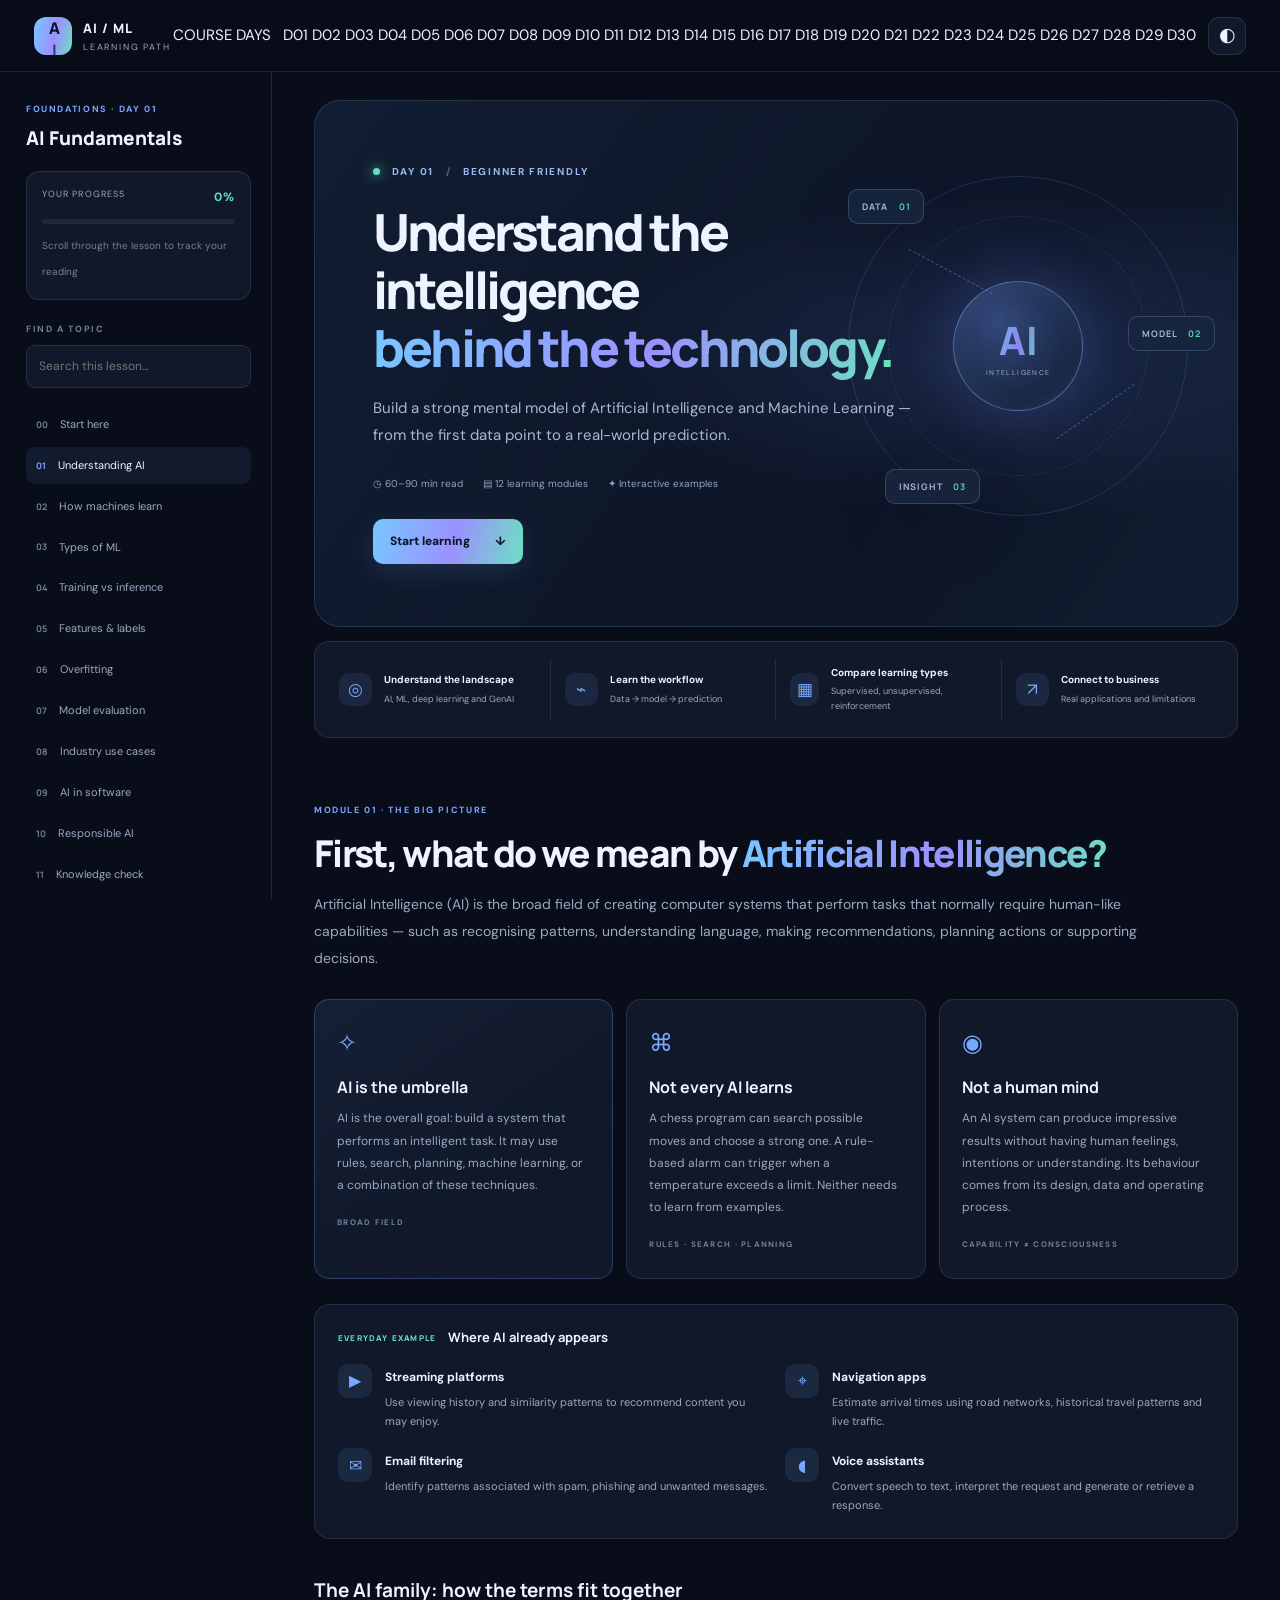
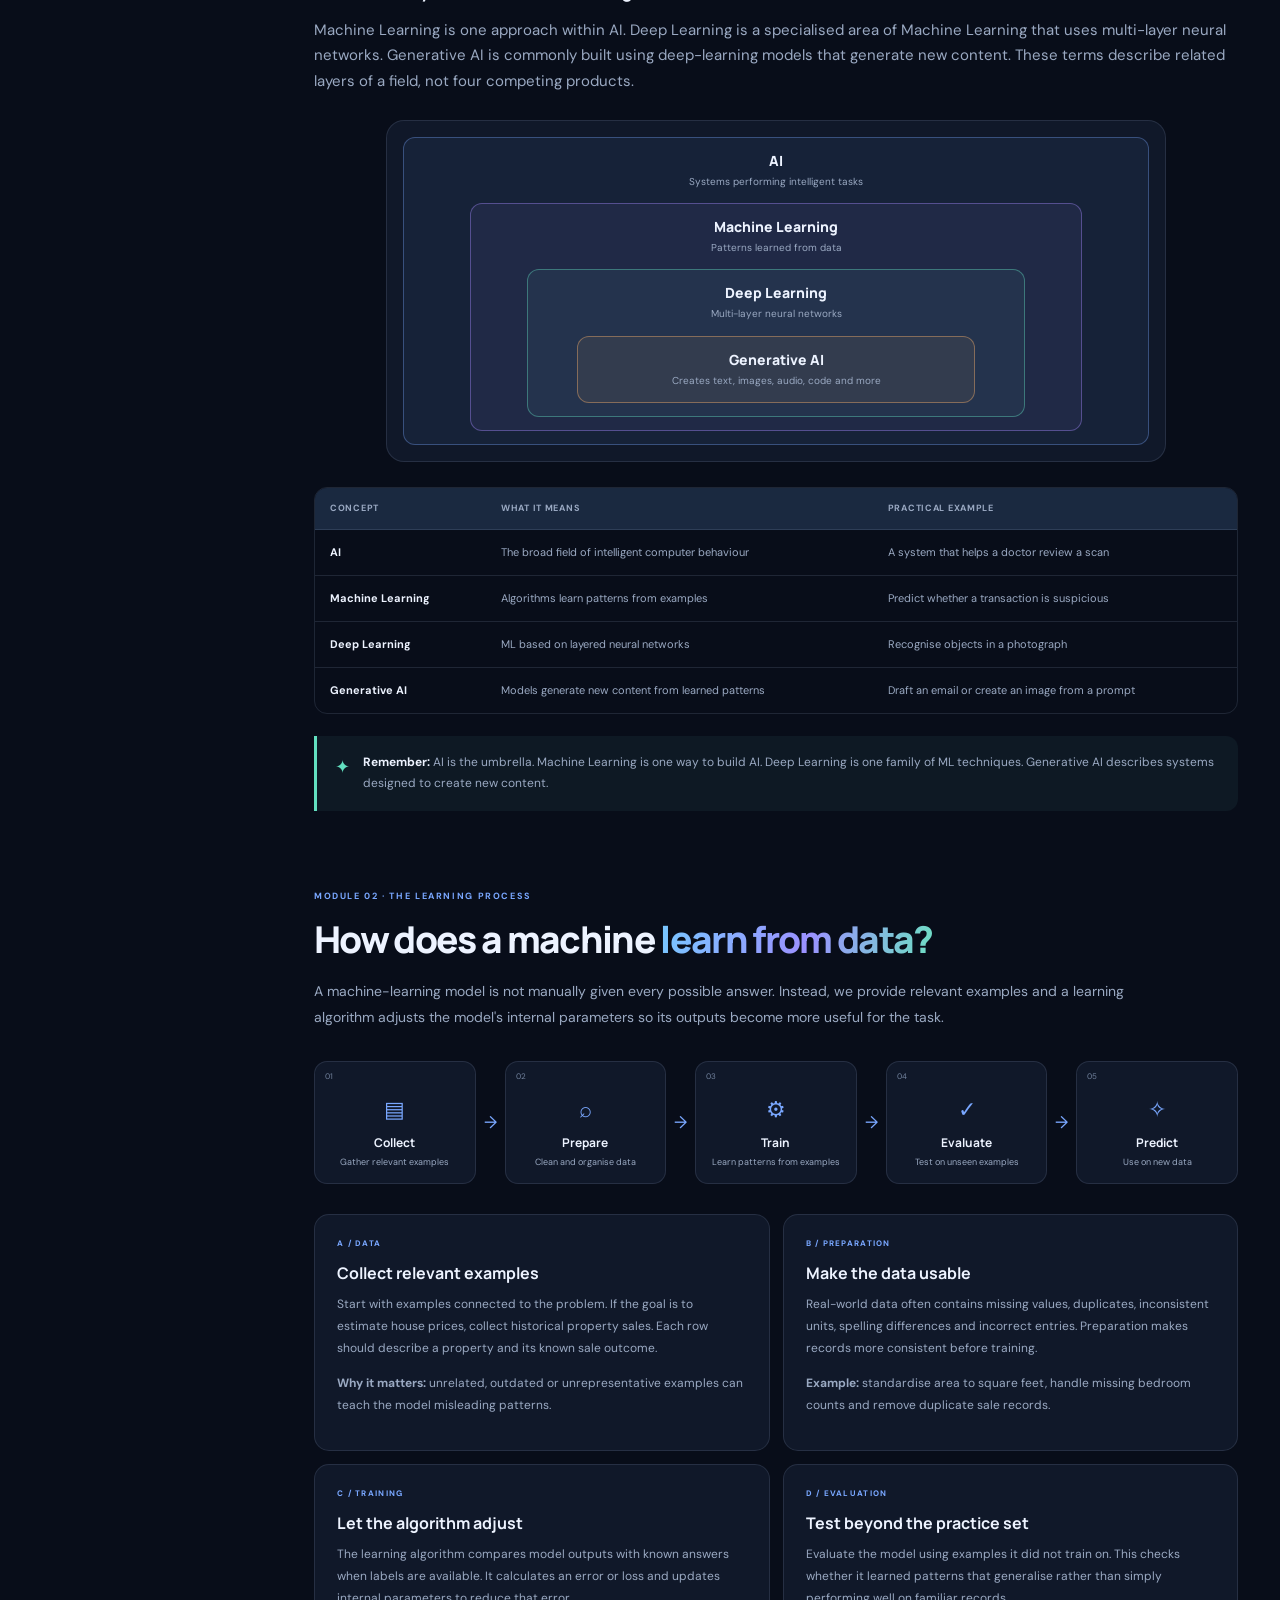
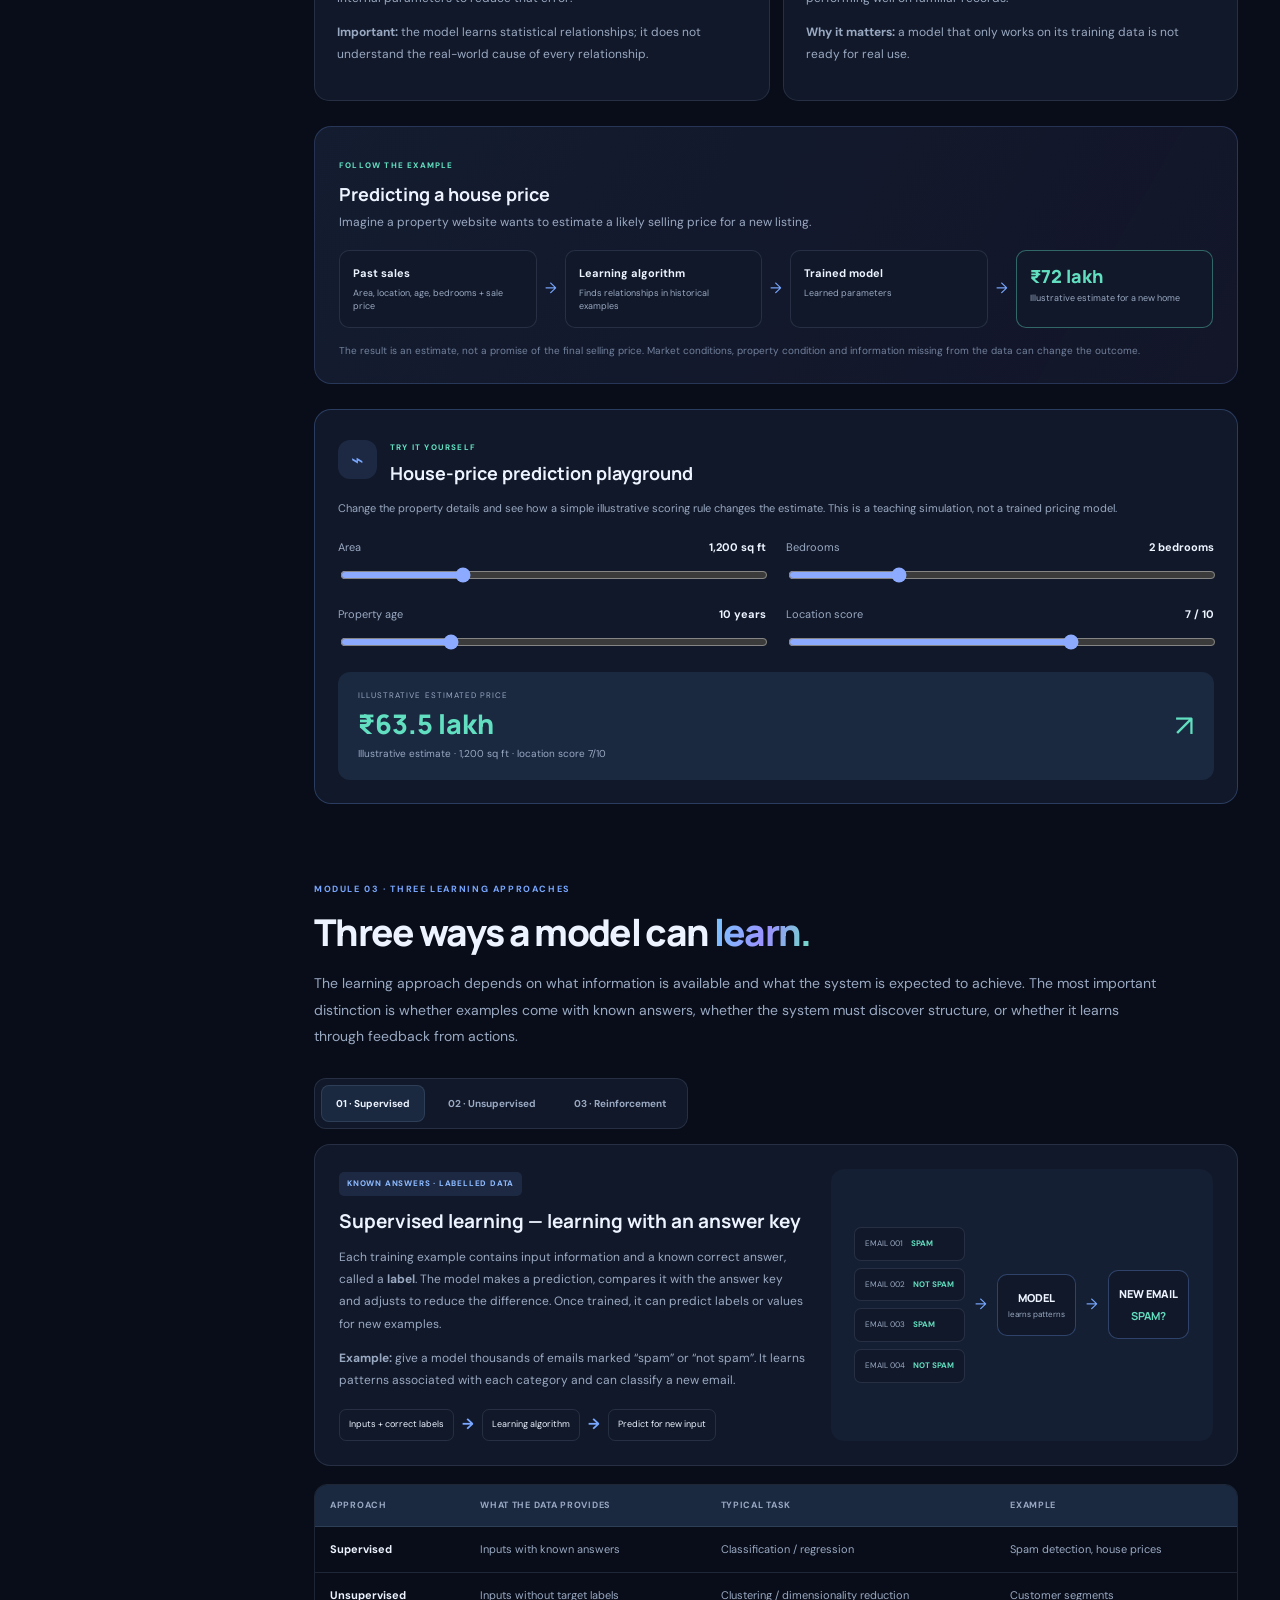
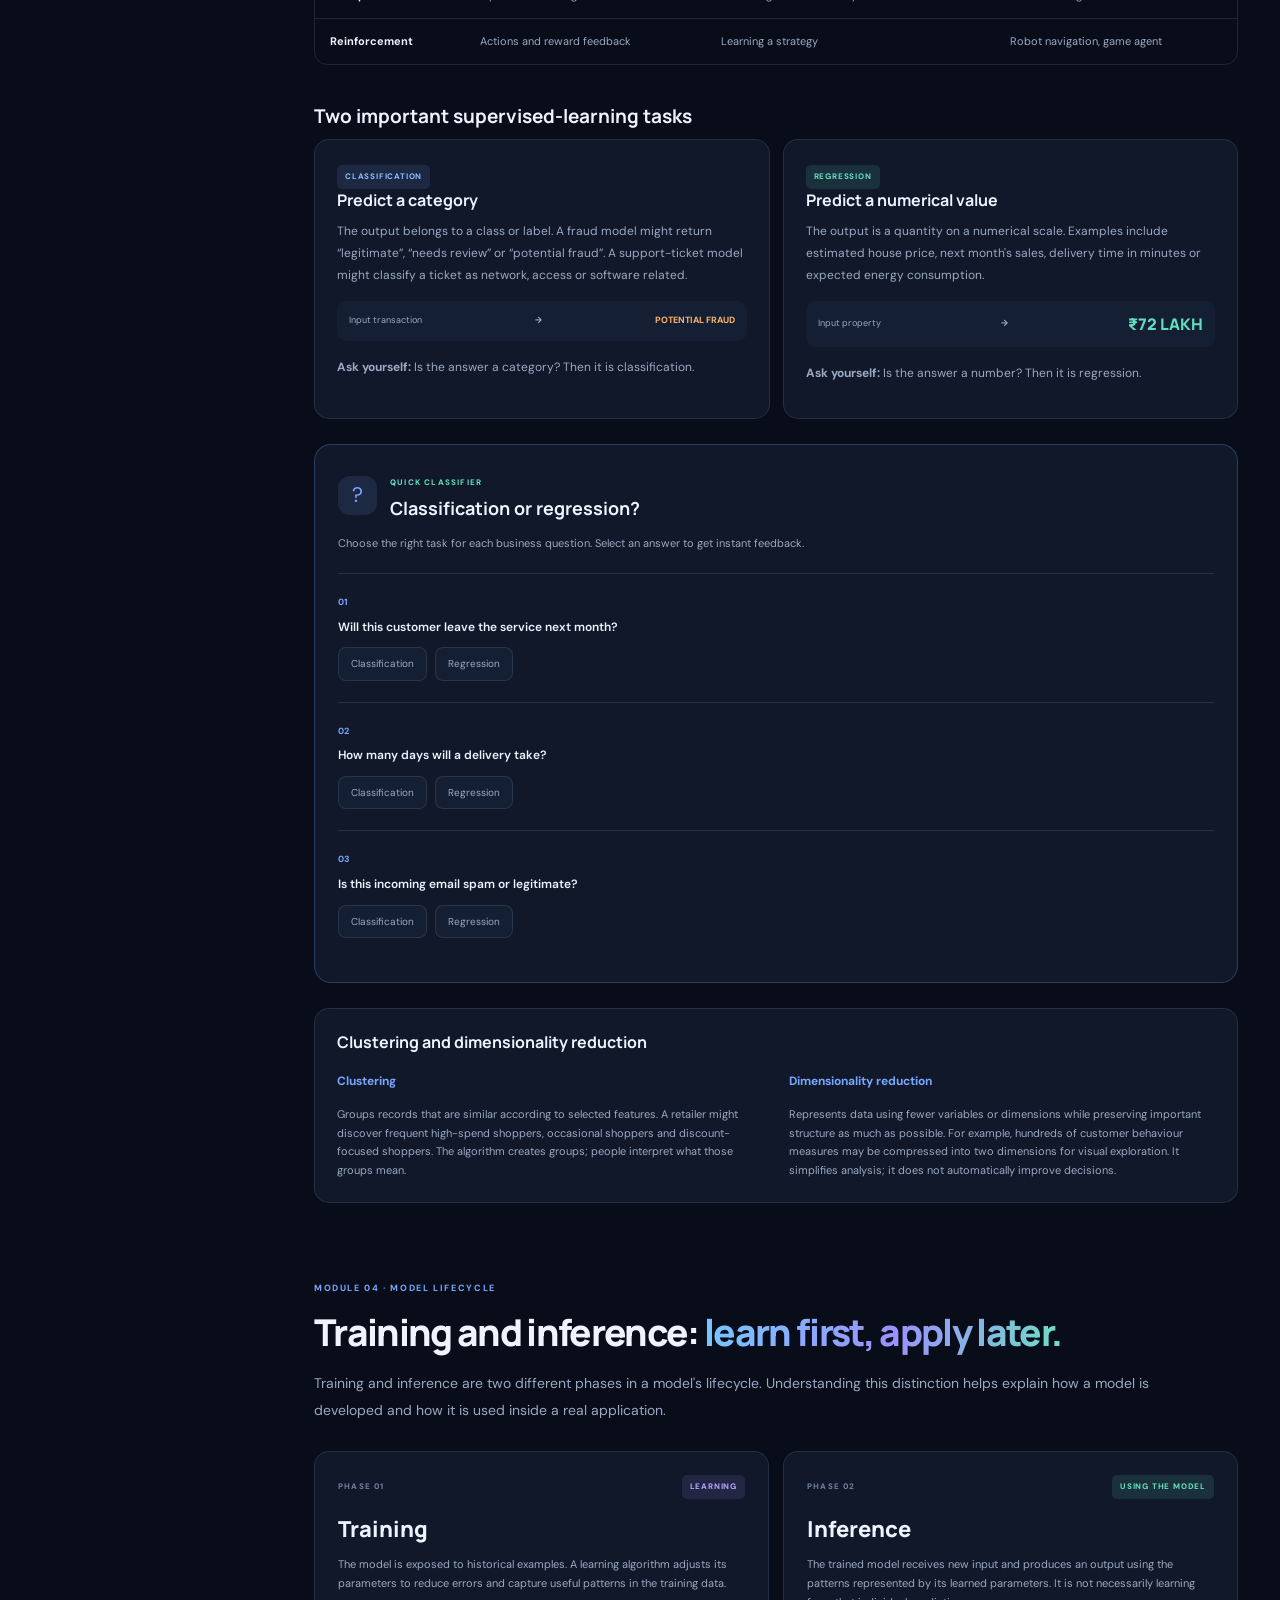
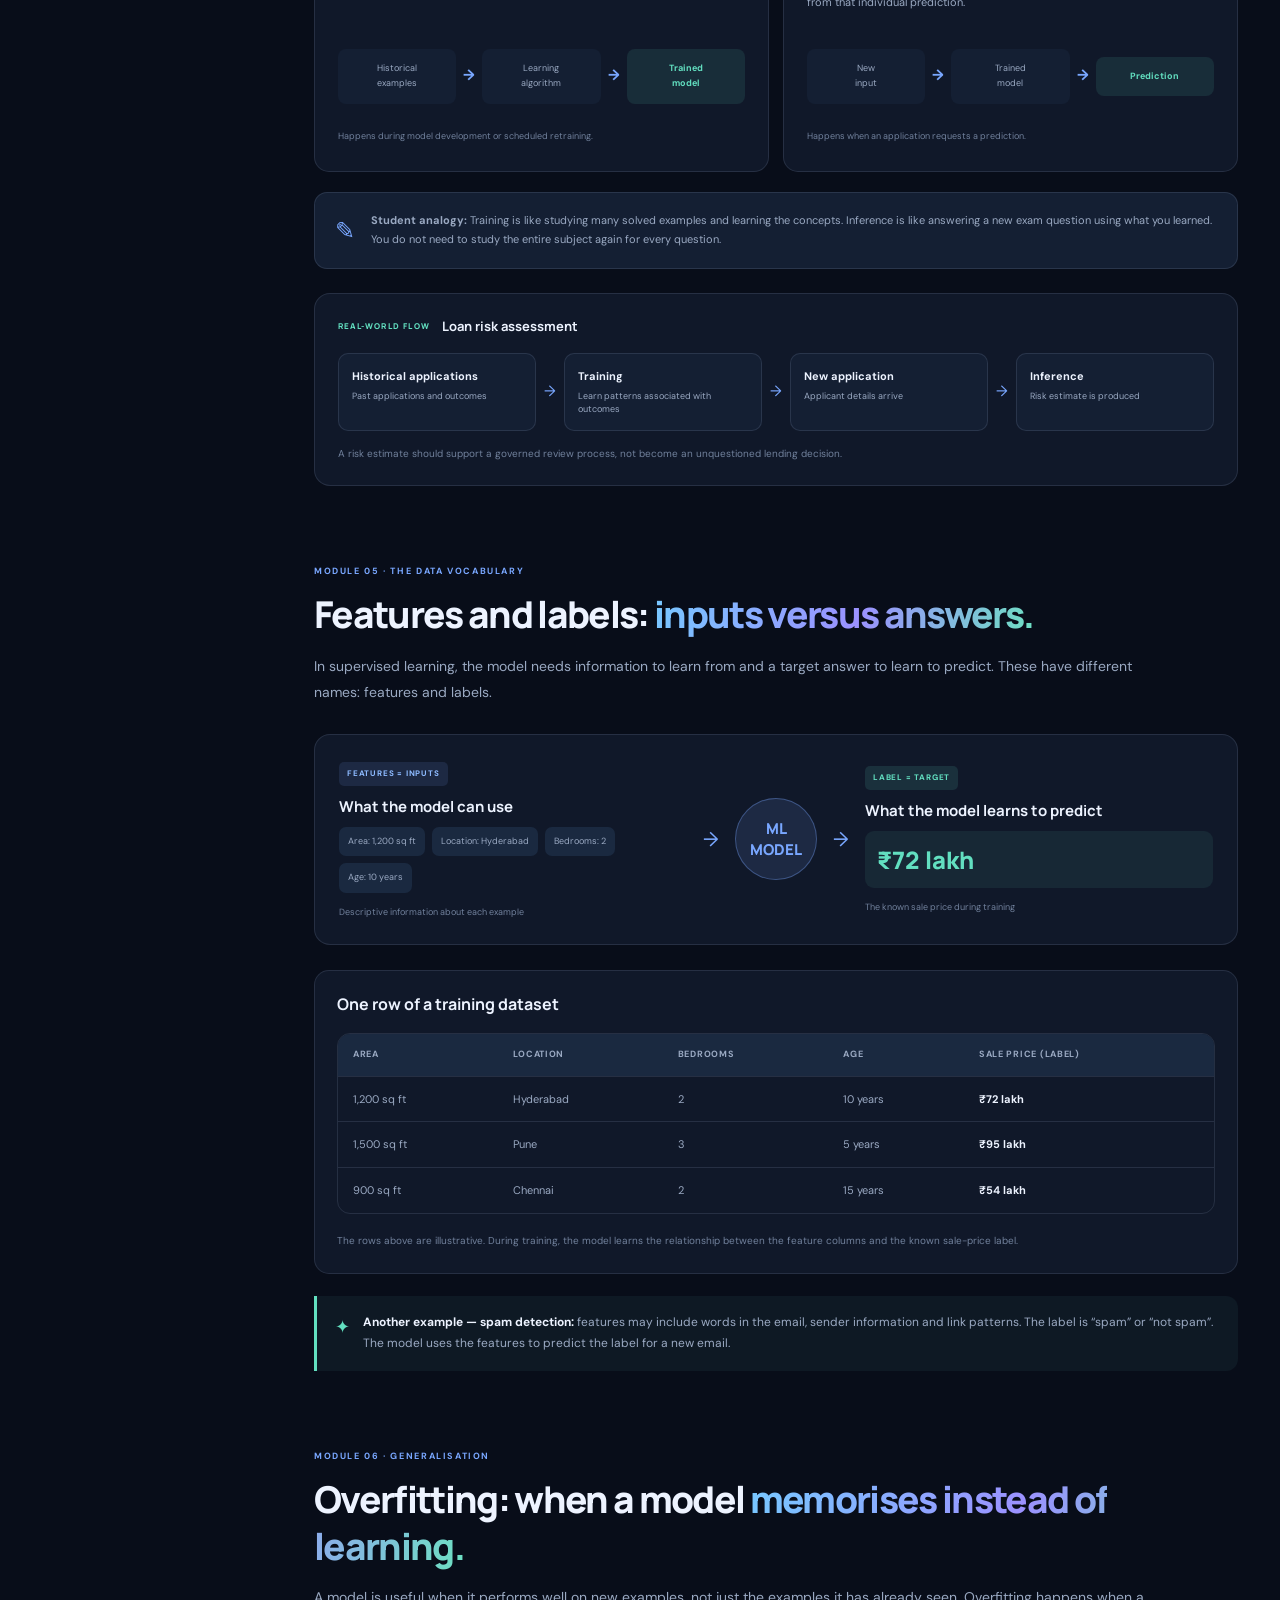
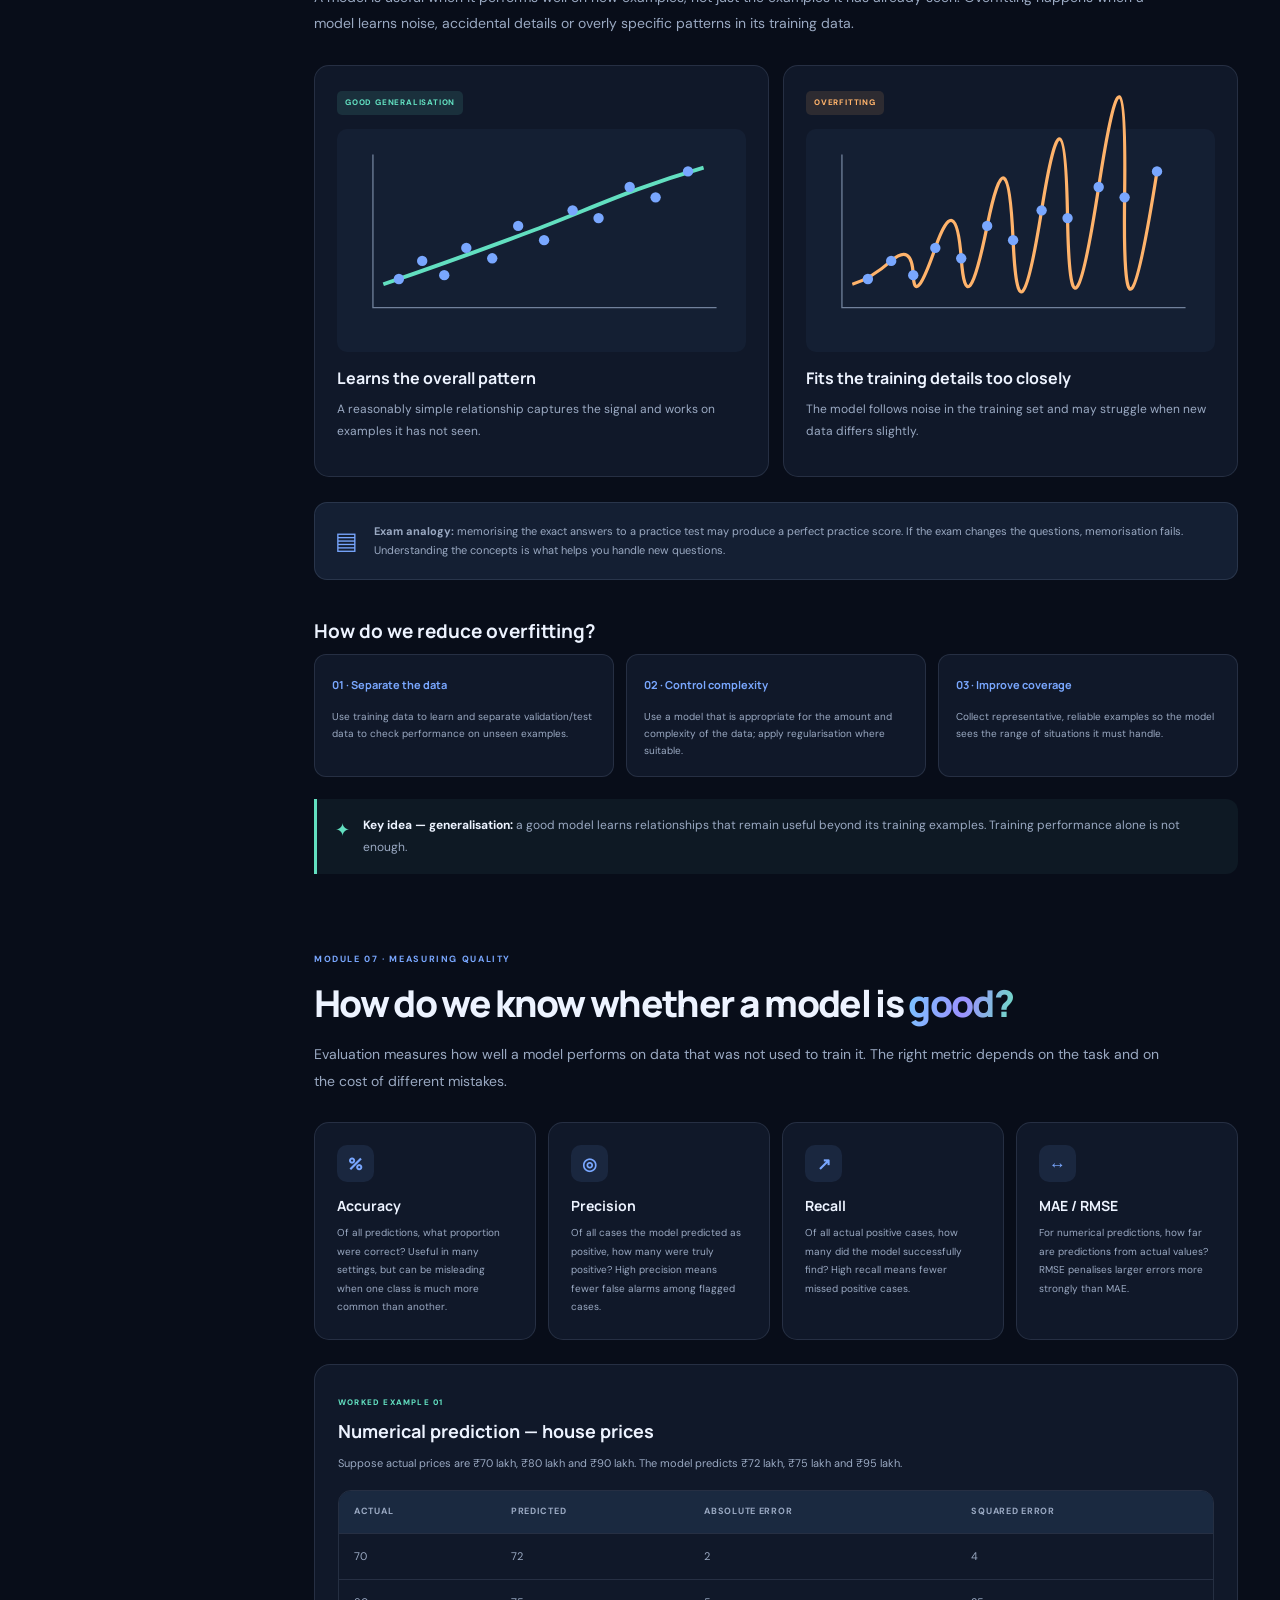
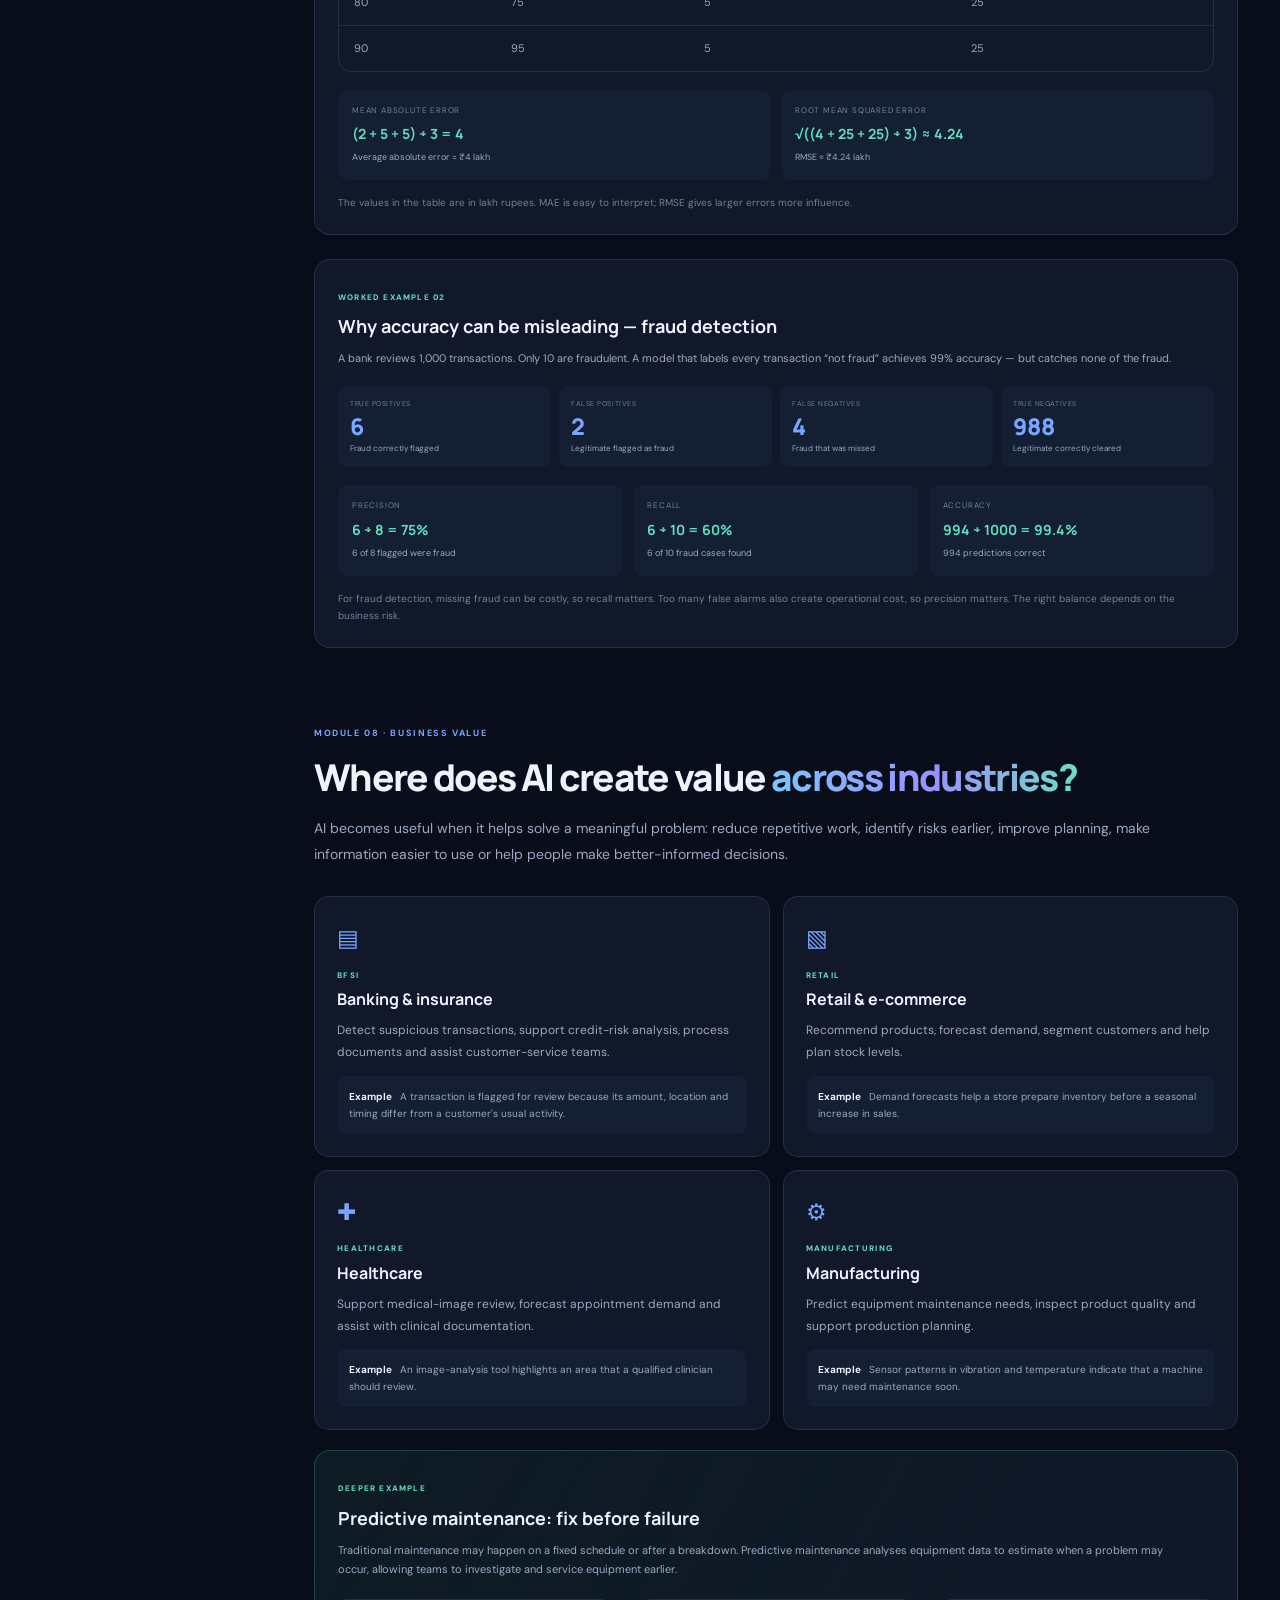
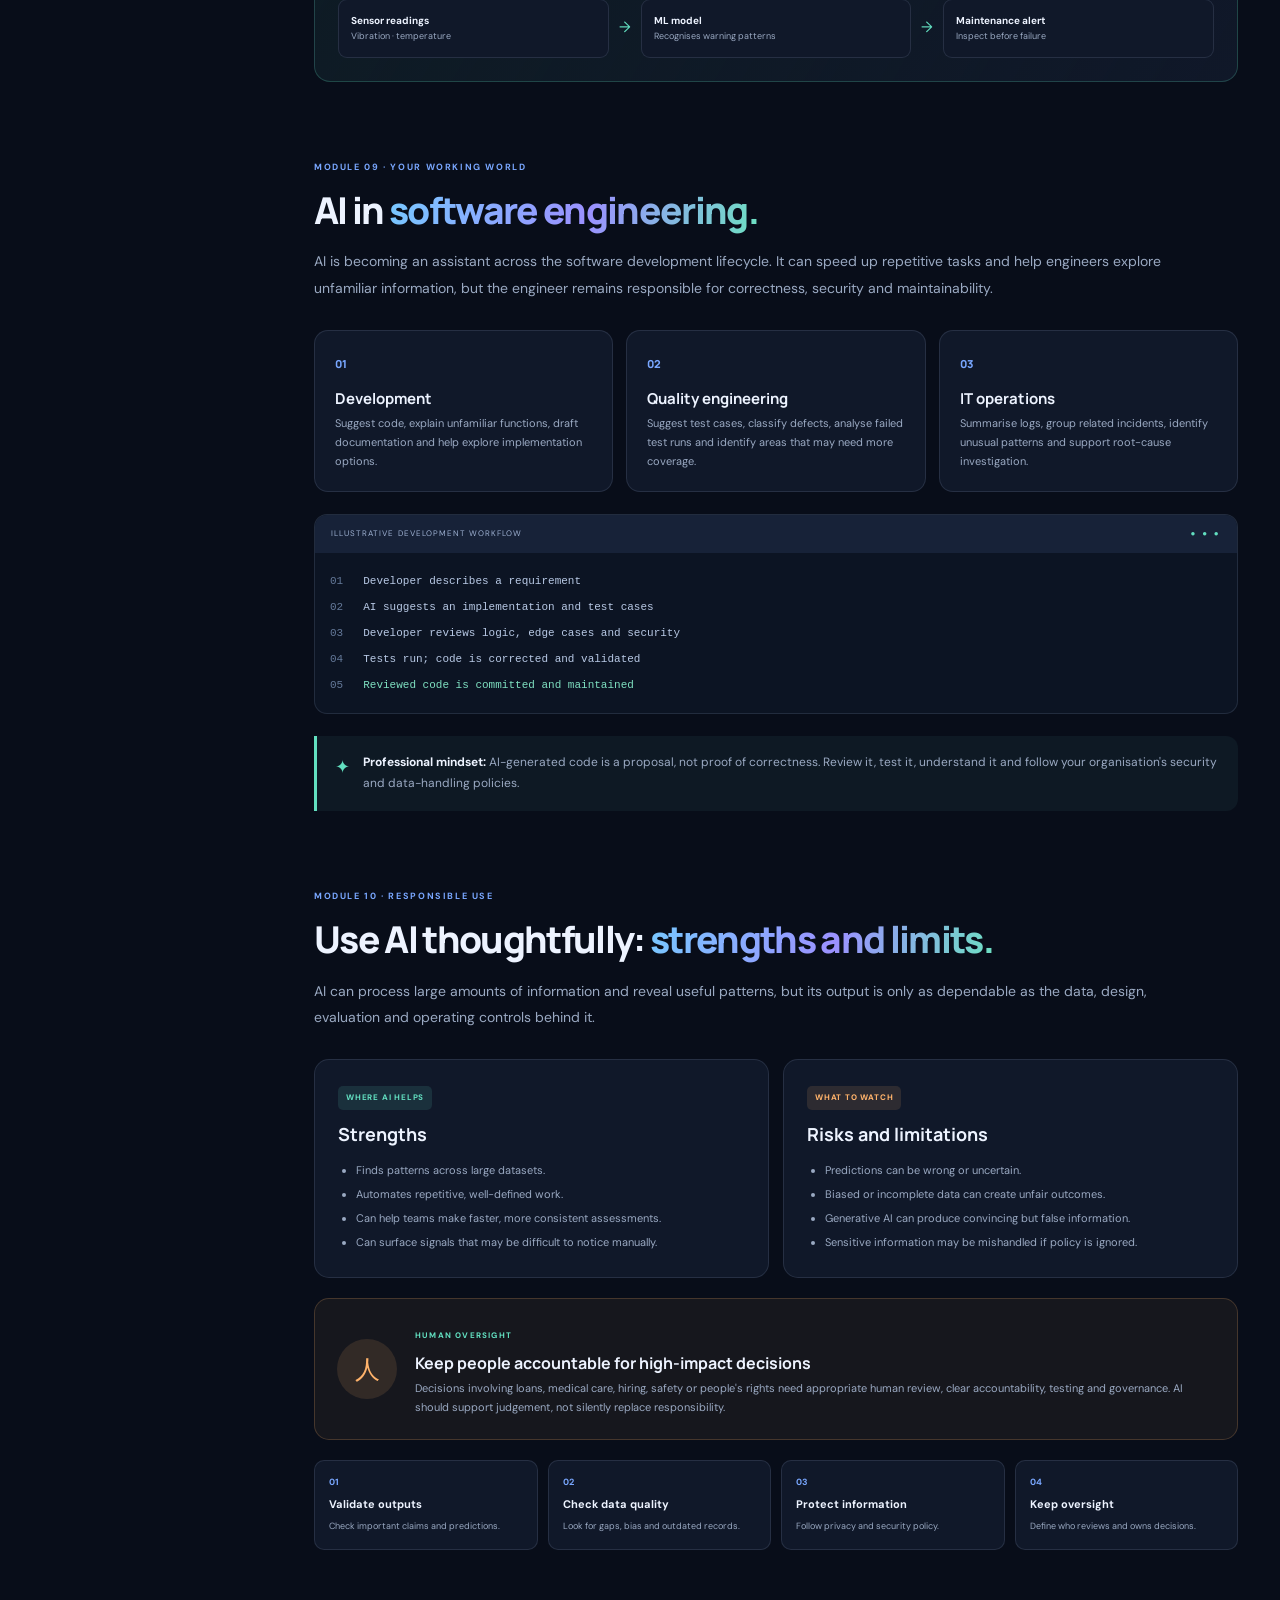
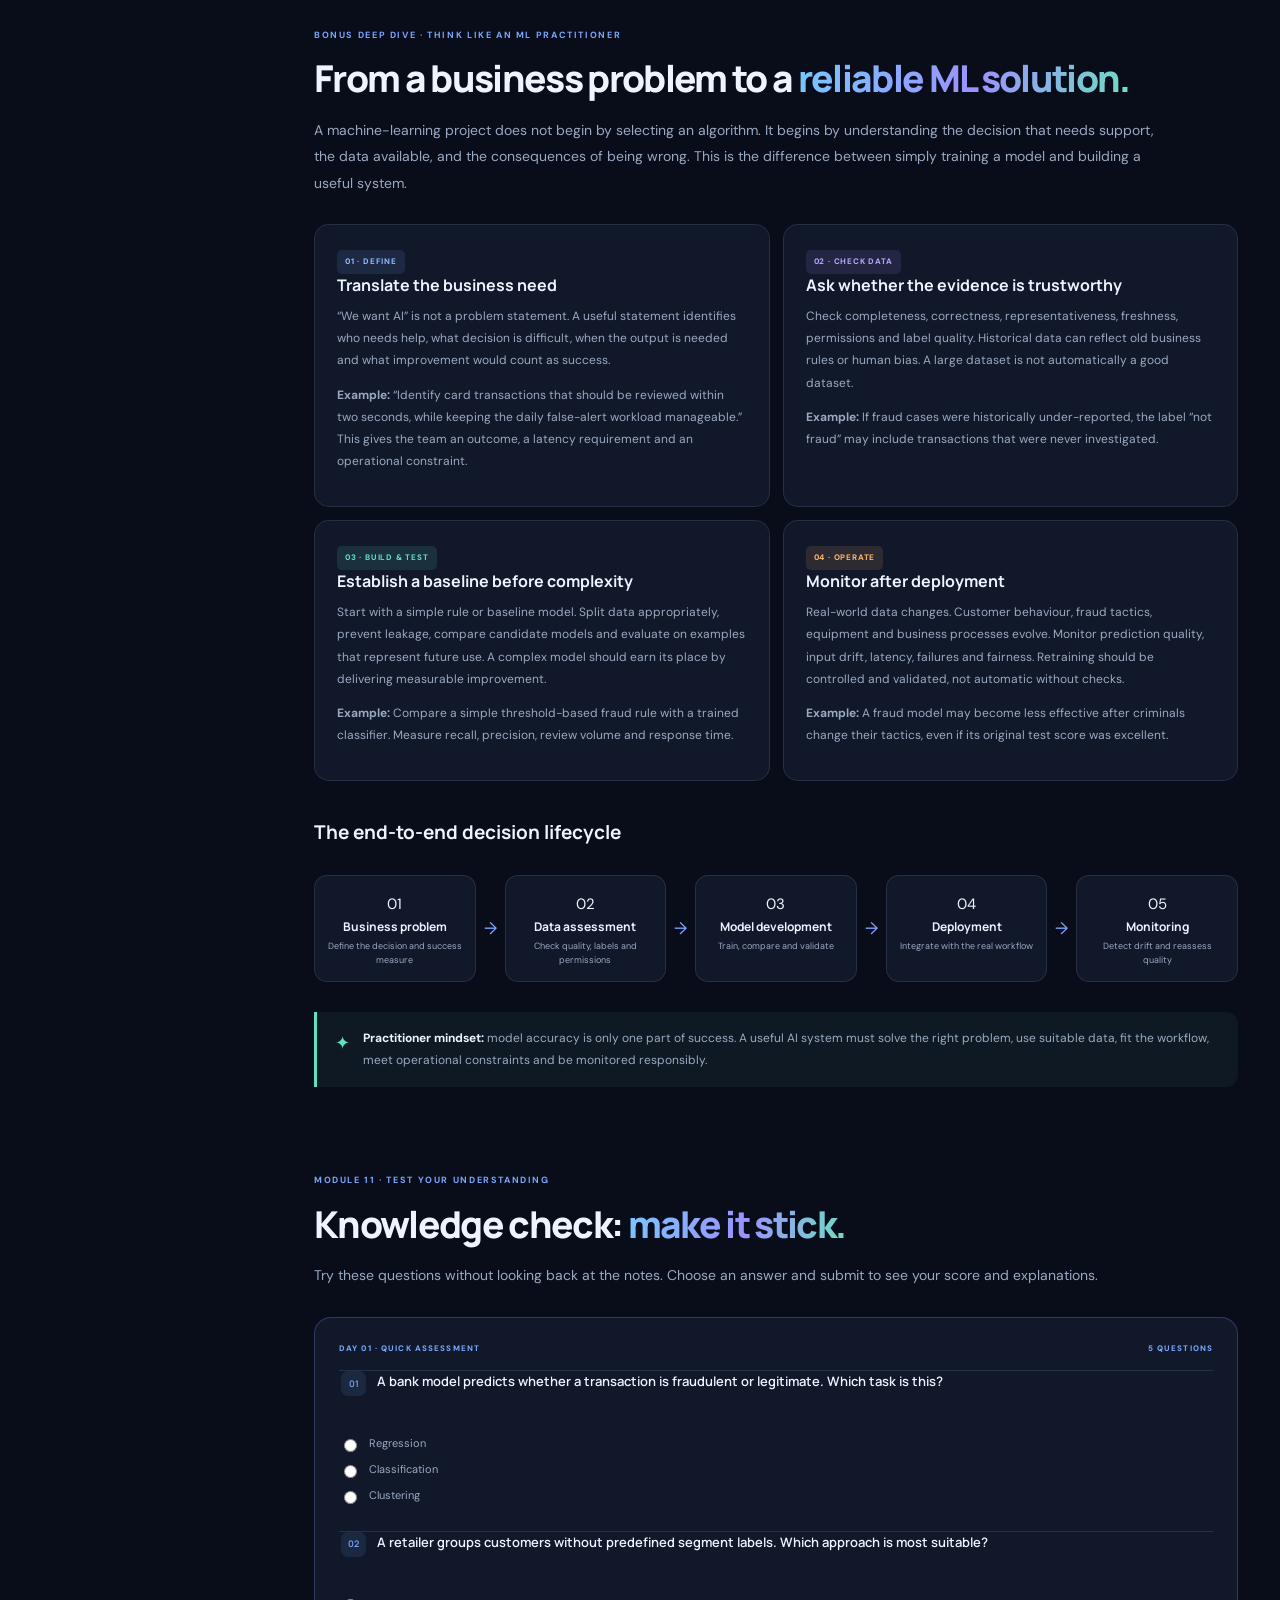
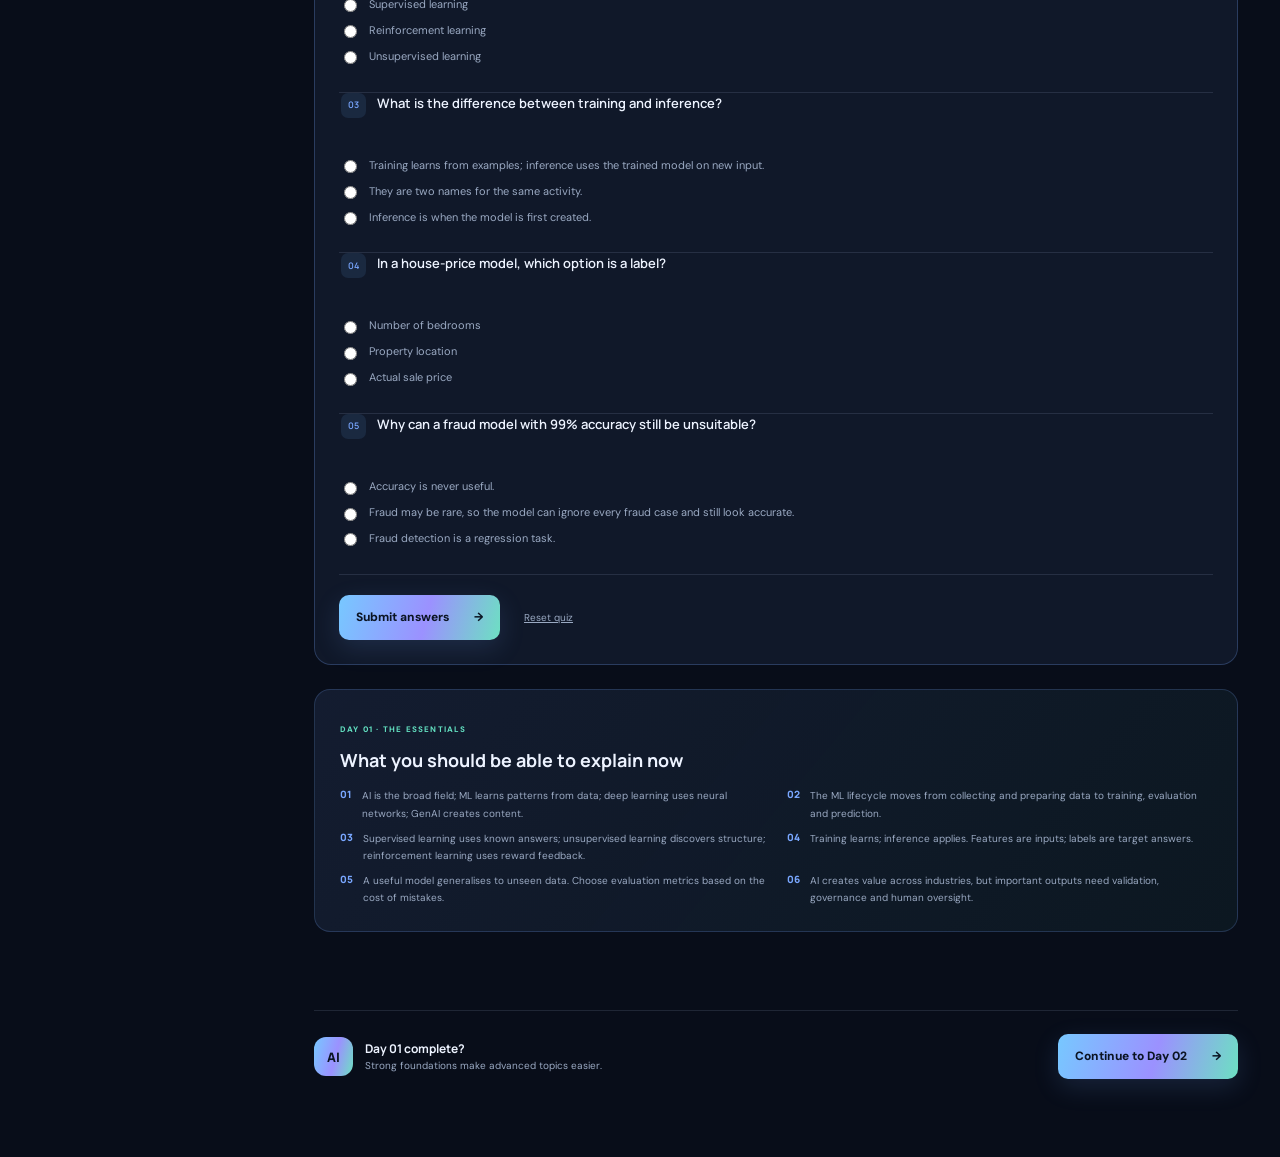
==== commit 0d48ef98: "Update index1.html" ====
--- a/templates/index1.html
+++ b/templates/index1.html
@@ -15,9 +15,40 @@
       <span class="brand-mark">A<span>I</span></span>
       <span class="brand-copy"><strong>AI / ML</strong><small>LEARNING PATH</small></span>
     </a>
-    <nav class="top-actions" aria-label="Course navigation">
-      <a class="day-link is-current" href="index1.html">Day 01 <span>Current</span></a>
-      <a class="day-link day-two-link" href="index2.html" aria-label="Go to Day 2">Day 02 <span>Next lesson</span></a>
+    <nav class="top-actions" aria-label="Course day navigation">
+      <div class="day-selector-label">COURSE DAYS</div>
+      <div class="day-selector" aria-label="Navigate to a day">
+      <a class="day-chip is-current is-available" href="index1.html" aria-current=page title="Day 1">D01</a>
+      <a class="day-chip  is-available" href="index2.html"  title="Day 2">D02</a>
+      <a class="day-chip  is-upcoming" href="index3.html"  title="Day 3">D03</a>
+      <a class="day-chip  is-upcoming" href="index4.html"  title="Day 4">D04</a>
+      <a class="day-chip  is-upcoming" href="index5.html"  title="Day 5">D05</a>
+      <a class="day-chip  is-upcoming" href="index6.html"  title="Day 6">D06</a>
+      <a class="day-chip  is-upcoming" href="index7.html"  title="Day 7">D07</a>
+      <a class="day-chip  is-upcoming" href="index8.html"  title="Day 8">D08</a>
+      <a class="day-chip  is-upcoming" href="index9.html"  title="Day 9">D09</a>
+      <a class="day-chip  is-upcoming" href="index10.html"  title="Day 10">D10</a>
+      <a class="day-chip  is-upcoming" href="index11.html"  title="Day 11">D11</a>
+      <a class="day-chip  is-upcoming" href="index12.html"  title="Day 12">D12</a>
+      <a class="day-chip  is-upcoming" href="index13.html"  title="Day 13">D13</a>
+      <a class="day-chip  is-upcoming" href="index14.html"  title="Day 14">D14</a>
+      <a class="day-chip  is-upcoming" href="index15.html"  title="Day 15">D15</a>
+      <a class="day-chip  is-upcoming" href="index16.html"  title="Day 16">D16</a>
+      <a class="day-chip  is-upcoming" href="index17.html"  title="Day 17">D17</a>
+      <a class="day-chip  is-upcoming" href="index18.html"  title="Day 18">D18</a>
+      <a class="day-chip  is-upcoming" href="index19.html"  title="Day 19">D19</a>
+      <a class="day-chip  is-upcoming" href="index20.html"  title="Day 20">D20</a>
+      <a class="day-chip  is-upcoming" href="index21.html"  title="Day 21">D21</a>
+      <a class="day-chip  is-upcoming" href="index22.html"  title="Day 22">D22</a>
+      <a class="day-chip  is-upcoming" href="index23.html"  title="Day 23">D23</a>
+      <a class="day-chip  is-upcoming" href="index24.html"  title="Day 24">D24</a>
+      <a class="day-chip  is-upcoming" href="index25.html"  title="Day 25">D25</a>
+      <a class="day-chip  is-upcoming" href="index26.html"  title="Day 26">D26</a>
+      <a class="day-chip  is-upcoming" href="index27.html"  title="Day 27">D27</a>
+      <a class="day-chip  is-upcoming" href="index28.html"  title="Day 28">D28</a>
+      <a class="day-chip  is-upcoming" href="index29.html"  title="Day 29">D29</a>
+      <a class="day-chip  is-upcoming" href="index30.html"  title="Day 30">D30</a>
+      </div>
       <button class="icon-button" id="themeToggle" type="button" aria-label="Toggle light and dark theme" title="Toggle theme">◐</button>
     </nav>
   </header>
@@ -282,6 +313,21 @@
         <div class="principles-row"><div><b>01</b><span>Validate outputs</span><small>Check important claims and predictions.</small></div><div><b>02</b><span>Check data quality</span><small>Look for gaps, bias and outdated records.</small></div><div><b>03</b><span>Protect information</span><small>Follow privacy and security policy.</small></div><div><b>04</b><span>Keep oversight</span><small>Define who reviews and owns decisions.</small></div></div>
       </section>
 
+      <section class="content-section" id="model-thinking-deepdive">
+        <div class="section-kicker">BONUS DEEP DIVE · THINK LIKE AN ML PRACTITIONER</div>
+        <h2>From a business problem to a <span class="gradient-text">reliable ML solution.</span></h2>
+        <p class="section-intro">A machine-learning project does not begin by selecting an algorithm. It begins by understanding the decision that needs support, the data available, and the consequences of being wrong. This is the difference between simply training a model and building a useful system.</p>
+        <div class="deep-dive-grid">
+          <article class="detail-card"><span class="pill pill-blue">01 · DEFINE</span><h3>Translate the business need</h3><p>“We want AI” is not a problem statement. A useful statement identifies who needs help, what decision is difficult, when the output is needed and what improvement would count as success.</p><p><b>Example:</b> “Identify card transactions that should be reviewed within two seconds, while keeping the daily false-alert workload manageable.” This gives the team an outcome, a latency requirement and an operational constraint.</p></article>
+          <article class="detail-card"><span class="pill pill-purple">02 · CHECK DATA</span><h3>Ask whether the evidence is trustworthy</h3><p>Check completeness, correctness, representativeness, freshness, permissions and label quality. Historical data can reflect old business rules or human bias. A large dataset is not automatically a good dataset.</p><p><b>Example:</b> If fraud cases were historically under-reported, the label “not fraud” may include transactions that were never investigated.</p></article>
+          <article class="detail-card"><span class="pill pill-green">03 · BUILD & TEST</span><h3>Establish a baseline before complexity</h3><p>Start with a simple rule or baseline model. Split data appropriately, prevent leakage, compare candidate models and evaluate on examples that represent future use. A complex model should earn its place by delivering measurable improvement.</p><p><b>Example:</b> Compare a simple threshold-based fraud rule with a trained classifier. Measure recall, precision, review volume and response time.</p></article>
+          <article class="detail-card"><span class="pill pill-orange">04 · OPERATE</span><h3>Monitor after deployment</h3><p>Real-world data changes. Customer behaviour, fraud tactics, equipment and business processes evolve. Monitor prediction quality, input drift, latency, failures and fairness. Retraining should be controlled and validated, not automatic without checks.</p><p><b>Example:</b> A fraud model may become less effective after criminals change their tactics, even if its original test score was excellent.</p></article>
+        </div>
+        <h3 class="subheading">The end-to-end decision lifecycle</h3>
+        <div class="workflow lifecycle-workflow"><div class="workflow-step"><span>01</span><b>Business problem</b><small>Define the decision and success measure</small></div><div class="flow-arrow">→</div><div class="workflow-step"><span>02</span><b>Data assessment</b><small>Check quality, labels and permissions</small></div><div class="flow-arrow">→</div><div class="workflow-step"><span>03</span><b>Model development</b><small>Train, compare and validate</small></div><div class="flow-arrow">→</div><div class="workflow-step"><span>04</span><b>Deployment</b><small>Integrate with the real workflow</small></div><div class="flow-arrow">→</div><div class="workflow-step"><span>05</span><b>Monitoring</b><small>Detect drift and reassess quality</small></div></div>
+        <div class="insight-callout"><span>✦</span><p><strong>Practitioner mindset:</strong> model accuracy is only one part of success. A useful AI system must solve the right problem, use suitable data, fit the workflow, meet operational constraints and be monitored responsibly.</p></div>
+      </section>
+
       <section class="content-section final-section" id="knowledge-check">
         <div class="section-kicker">MODULE 11 · TEST YOUR UNDERSTANDING</div>
         <h2>Knowledge check: <span class="gradient-text">make it stick.</span></h2>
@@ -306,4 +352,4 @@
   </div>
   <button id="backToTop" class="back-to-top" type="button" aria-label="Back to top">↑</button>
 </body>
-</html>+</html>
